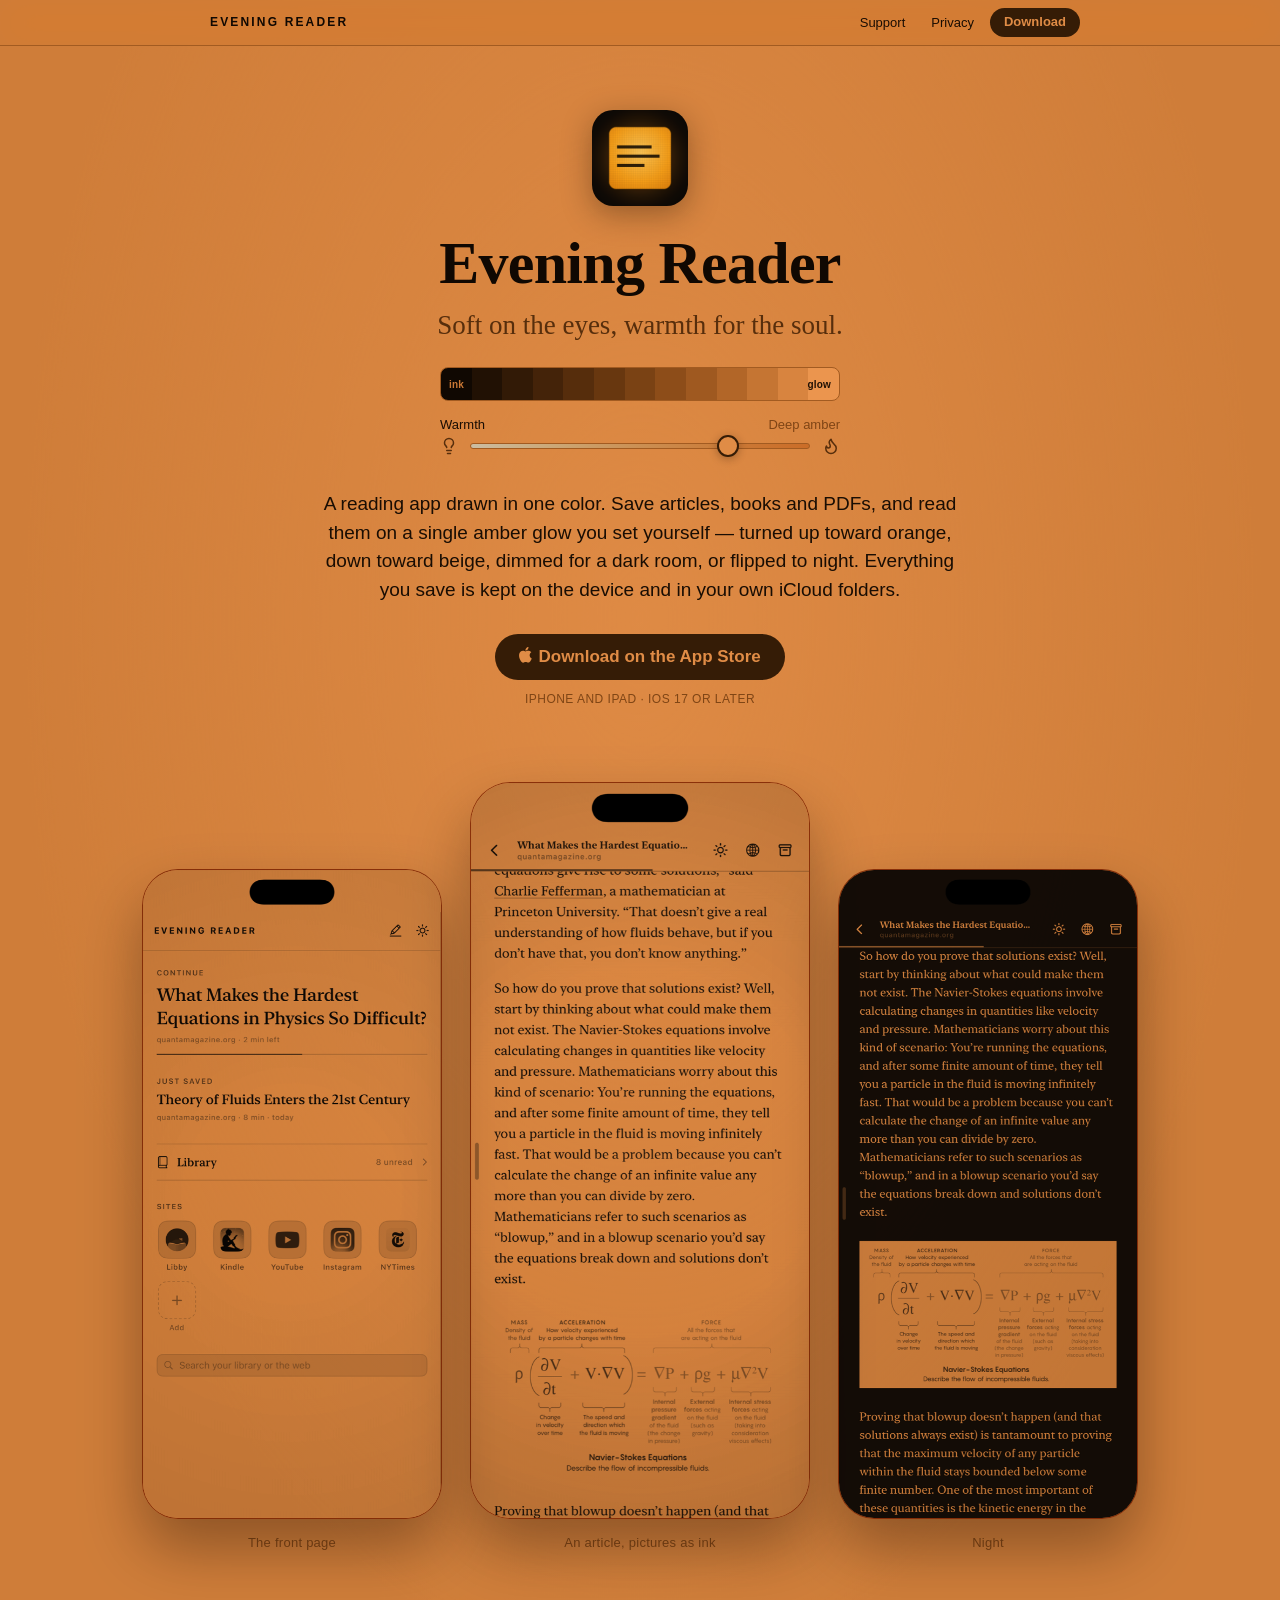
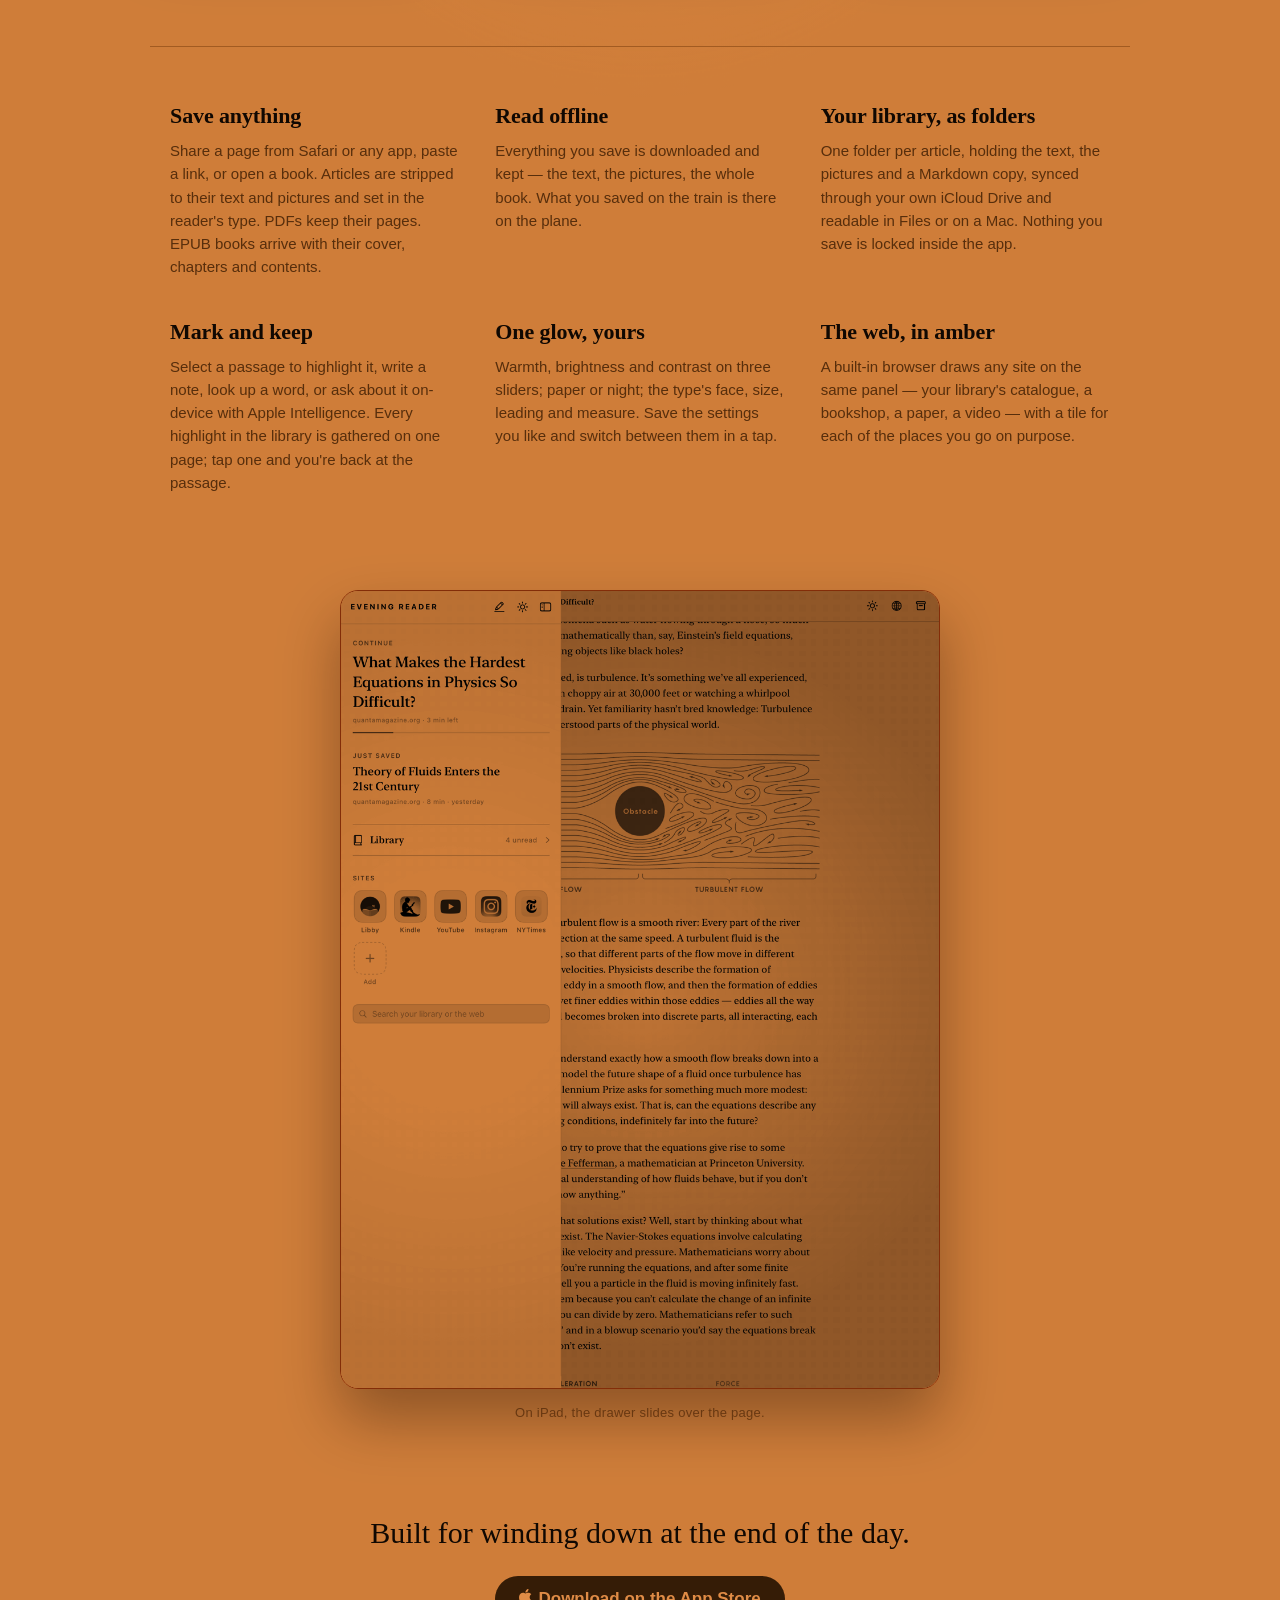
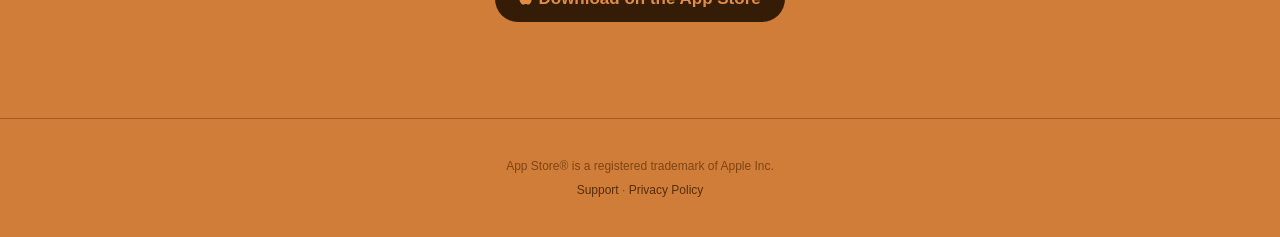
==== docs/index.html @ 6cd767c6 "Site: the App Store apple sits on the baseline Cropped to its own outline and set inline like a lett" ====
<!DOCTYPE html>
<html lang="en">
<head>
    <meta charset="UTF-8">
    <meta name="viewport" content="width=device-width, initial-scale=1.0">
    <title>Evening Reader — Read later, on an amber panel</title>
    <meta name="description" content="Save articles, books and PDFs, then read them on a single warm glow you set yourself. Offline, in your own iCloud folders, for the last hour of the day.">
    <meta property="og:title" content="Evening Reader">
    <meta property="og:description" content="Soft on the eyes, warmth for the soul.">
    <meta property="og:image" content="https://eveningreader.jonbobrow.com/assets/icon.png">
    <meta property="og:url" content="https://eveningreader.jonbobrow.com">
    <meta property="og:type" content="website">
    <meta name="theme-color" content="#b96d2e">
    <link rel="icon" href="assets/icon.png">
    <link rel="apple-touch-icon" href="assets/icon.png">
    <link rel="stylesheet" href="assets/site.css">
    <script src="assets/glow.js"></script>
</head>
<body>
    <nav>
        <div class="navbar">
            <a href="index.html" class="brand">Evening Reader</a>
            <a href="support.html">Support</a>
            <a href="privacy.html">Privacy</a>
            <a class="download" href="https://apps.apple.com/app/id0000000000">Download</a>
        </div>
    </nav>

    <header class="hero">
        <img class="icon" src="assets/icon.png" alt="" width="96" height="96">
        <h1>Evening Reader</h1>
        <p class="tagline">Soft on the eyes, warmth for the soul.</p>

        <div class="glow" role="group" aria-label="The glow">
            <div class="ramp" aria-hidden="true"><span class="end ink">ink</span><span class="end glow-end">glow</span></div>
            <div class="row">
                <label class="name" for="warmth">Warmth</label>
                <span class="value" id="warmth-name">Deep amber</span>
            </div>
            <div class="row">
                <svg class="symbol" viewBox="0 0 24 24" fill="none" stroke="currentColor" stroke-width="2" stroke-linecap="round" stroke-linejoin="round" aria-hidden="true"><path d="M15 14c.2-1 .7-1.7 1.5-2.5 1-.9 1.5-2.2 1.5-3.5A6 6 0 0 0 6 8c0 1 .2 2.2 1.5 3.5.7.7 1.3 1.5 1.5 2.5"/><path d="M9 18h6"/><path d="M10 22h4"/></svg>
                <input type="range" id="warmth" min="0" max="100" value="87" aria-describedby="warmth-name">
                <svg class="symbol" viewBox="0 0 24 24" fill="none" stroke="currentColor" stroke-width="2" stroke-linecap="round" stroke-linejoin="round" aria-hidden="true"><path d="M8.5 14.5A2.5 2.5 0 0 0 11 12c0-1.38-.5-2-1-3-1.072-2.143-.224-4.054 2-6 .5 2.5 2 4.9 4 6.5 2 1.6 3 3.5 3 5.5a7 7 0 1 1-14 0c0-1.153.433-2.294 1-3a2.5 2.5 0 0 0 2.5 2.5z"/></svg>
            </div>
        </div>
        <p class="description">
            A reading app drawn in one color. Save articles, books and PDFs, and read them
            on a single amber glow you set yourself — turned up toward orange, down toward
            beige, dimmed for a dark room, or flipped to night. Everything you save is kept
            on the device and in your own iCloud folders.
        </p>
        <p class="cta">
            <a class="download large" href="https://apps.apple.com/app/id0000000000"><svg width="13" height="16" viewBox="3.86 2 16.22 20" fill="currentColor" aria-hidden="true"><path d="M18.71 19.5c-.83 1.24-1.71 2.45-3.05 2.47-1.34.03-1.77-.79-3.29-.79-1.53 0-2 .77-3.27.82-1.31.05-2.3-1.32-3.14-2.53C4.25 17 2.94 12.45 4.7 9.39c.87-1.52 2.43-2.48 4.12-2.51 1.28-.02 2.5.87 3.29.87.78 0 2.26-1.07 3.8-.91.65.03 2.47.26 3.64 1.98-.09.06-2.17 1.28-2.15 3.81.03 3.02 2.65 4.03 2.68 4.04-.03.07-.42 1.44-1.38 2.83M13 3.5c.73-.83 1.94-1.46 2.94-1.5.13 1.17-.34 2.35-1.04 3.19-.69.85-1.83 1.51-2.95 1.42-.15-1.15.41-2.35 1.05-3.11z"/></svg>Download on the App Store</a>
            <span class="fine">iPhone and iPad · iOS 17 or later</span>
        </p>
    </header>

    <section class="phones" aria-label="Evening Reader on iPhone">
        <figure>
            <img src="assets/iphone-01-front-page.png" alt="The front page: what you were reading, what just arrived, the library, and your sites" loading="lazy">
            <figcaption>The front page</figcaption>
        </figure>
        <figure class="lead">
            <img src="assets/iphone-03b-reader-figure.png" alt="An article in the reader, with a diagram rendered as ink on the page" loading="lazy">
            <figcaption>An article, pictures as ink</figcaption>
        </figure>
        <figure>
            <img src="assets/iphone-09-night.png" alt="The same reader at night: amber ink on near-black" loading="lazy">
            <figcaption>Night</figcaption>
        </figure>
    </section>

    <section class="features">
        <div class="feature">
            <h2>Save anything</h2>
            <p>Share a page from Safari or any app, paste a link, or open a book. Articles are stripped to their text and pictures and set in the reader's type. PDFs keep their pages. EPUB books arrive with their cover, chapters and contents.</p>
        </div>
        <div class="feature">
            <h2>Read offline</h2>
            <p>Everything you save is downloaded and kept — the text, the pictures, the whole book. What you saved on the train is there on the plane.</p>
        </div>
        <div class="feature">
            <h2>Your library, as folders</h2>
            <p>One folder per article, holding the text, the pictures and a Markdown copy, synced through your own iCloud Drive and readable in Files or on a Mac. Nothing you save is locked inside the app.</p>
        </div>
        <div class="feature">
            <h2>Mark and keep</h2>
            <p>Select a passage to highlight it, write a note, look up a word, or ask about it on-device with Apple Intelligence. Every highlight in the library is gathered on one page; tap one and you're back at the passage.</p>
        </div>
        <div class="feature">
            <h2>One glow, yours</h2>
            <p>Warmth, brightness and contrast on three sliders; paper or night; the type's face, size, leading and measure. Save the settings you like and switch between them in a tap.</p>
        </div>
        <div class="feature">
            <h2>The web, in amber</h2>
            <p>A built-in browser draws any site on the same panel — your library's catalogue, a bookshop, a paper, a video — with a tile for each of the places you go on purpose.</p>
        </div>
    </section>

    <section class="wide" aria-label="Evening Reader on iPad">
        <figure>
            <img src="assets/ipad-reader.png" alt="On iPad, the front page as a drawer over an open article" loading="lazy">
            <figcaption>On iPad, the drawer slides over the page.</figcaption>
        </figure>
    </section>

    <section class="closing">
        <p class="line">Built for winding down at the end of the day.</p>
        <p class="cta">
            <a class="download large" href="https://apps.apple.com/app/id0000000000"><svg width="13" height="16" viewBox="3.86 2 16.22 20" fill="currentColor" aria-hidden="true"><path d="M18.71 19.5c-.83 1.24-1.71 2.45-3.05 2.47-1.34.03-1.77-.79-3.29-.79-1.53 0-2 .77-3.27.82-1.31.05-2.3-1.32-3.14-2.53C4.25 17 2.94 12.45 4.7 9.39c.87-1.52 2.43-2.48 4.12-2.51 1.28-.02 2.5.87 3.29.87.78 0 2.26-1.07 3.8-.91.65.03 2.47.26 3.64 1.98-.09.06-2.17 1.28-2.15 3.81.03 3.02 2.65 4.03 2.68 4.04-.03.07-.42 1.44-1.38 2.83M13 3.5c.73-.83 1.94-1.46 2.94-1.5.13 1.17-.34 2.35-1.04 3.19-.69.85-1.83 1.51-2.95 1.42-.15-1.15.41-2.35 1.05-3.11z"/></svg>Download on the App Store</a>
        </p>
    </section>

    <footer>
        <p>App Store® is a registered trademark of Apple Inc.</p>
        <p class="links"><a href="support.html">Support</a> · <a href="privacy.html">Privacy Policy</a></p>
    </footer>
</body>
</html>
---- docs/assets/site.css ----
/* Evening Reader — the site is drawn from the app's own ramp: the default warmth and
   contrast at full brightness (warmth 0.87, glow 1.0, contrast 0.30) mapped through
   AmberPalette, with the warmth bowed toward amber as glow.js does. */

:root {
    --page: #cf7733;
    --page-dim: #bd6a28;
    --page-raised: #e0863f;
    --bloom: #eb8f47;
    --ink: #190c02;
    --ink-strong: #100801;
    --ink-muted: #572b08;
    --ink-faint: #7f4110;
    --rule: #a2571b;
    --fill: #b46323;
    --fill-active: #351a04;
    --page-rgb: 207, 119, 51;
    --bloom-rgb: 235, 143, 71;
    --ink-rgb: 25, 12, 2;
    --ramp: linear-gradient(90deg, #100801, #572b08, #7f4110, #a2571b, #b46323, #cf7733, #e0863f, #eb8f47);
    --warmth-track: linear-gradient(90deg, #cbbda3, #cb7430);
    --ramp-ink-label: #c9722e;
    --ramp-glow-label: #201003;
    --serif: ui-serif, "New York", "Iowan Old Style", Georgia, "Times New Roman", serif;
    --sans: -apple-system, BlinkMacSystemFont, "SF Pro Text", "Helvetica Neue", Helvetica, Arial, sans-serif;
}

* { margin: 0; padding: 0; box-sizing: border-box; }

html { background: var(--page); }

body {
    font-family: var(--sans);
    color: var(--ink);
    background:
        radial-gradient(ellipse 70% 45% at 50% 18%, rgba(var(--bloom-rgb), 0.55), rgba(var(--bloom-rgb), 0) 70%),
        var(--page);
    overflow-x: hidden;
    -webkit-font-smoothing: antialiased;
}

a { color: inherit; }

/* Nav */

nav {
    position: fixed;
    top: 0; left: 0; right: 0;
    height: 46px;
    display: flex;
    align-items: center;
    justify-content: center;
    padding: 0 22px;
    background: rgba(var(--page-rgb), 0.82);
    -webkit-backdrop-filter: saturate(140%) blur(18px);
    backdrop-filter: saturate(140%) blur(18px);
    border-bottom: 1px solid var(--rule);
    z-index: 100;
}

.navbar {
    width: 100%;
    max-width: 880px;
    display: flex;
    align-items: center;
    gap: 6px;
}

.navbar a {
    text-decoration: none;
    font-size: 13px;
    padding: 6px 10px;
    border-radius: 999px;
    color: var(--ink);
    transition: background 0.2s;
}

.navbar a:hover { background: rgba(var(--ink-rgb), 0.08); }

.navbar .brand {
    font-family: var(--sans);
    font-weight: 700;
    font-size: 12px;
    letter-spacing: 0.18em;
    text-transform: uppercase;
    margin-right: auto;
    color: var(--ink-strong);
    white-space: nowrap;
}

a.download {
    background: var(--fill-active);
    color: var(--page-raised);
    font-weight: 600;
    padding: 7px 14px;
    border-radius: 999px;
    text-decoration: none;
    line-height: 1.1;
    white-space: nowrap;
}

a.download:hover { background: var(--ink); }

a.download.large {
    display: inline-block;
    font-size: 17px;
    padding: 13px 24px;
}

/* The apple is cropped to its own outline and set on the baseline like a letter:
   a little taller than the capitals, its leaf above them, a space's width from the D. */
a.download.large svg {
    width: 0.75em;
    height: 0.92em;
    vertical-align: -0.02em;
    margin-right: 0.38em;
}

/* Hero */

.hero {
    text-align: center;
    padding: 110px 20px 36px;
    max-width: 820px;
    margin: 0 auto;
}

.hero .icon {
    width: 96px;
    height: 96px;
    border-radius: 22%;
    box-shadow: 0 8px 30px rgba(var(--ink-rgb), 0.35);
    margin-bottom: 22px;
}

h1 {
    font-family: var(--serif);
    font-size: 60px;
    font-weight: 600;
    line-height: 1.05;
    letter-spacing: -0.012em;
    color: var(--ink-strong);
    margin-bottom: 14px;
}

.tagline {
    font-family: var(--serif);
    font-size: 27px;
    line-height: 1.2;
    color: var(--ink-muted);
    margin-bottom: 8px;
}

.description {
    font-size: 19px;
    line-height: 1.5;
    max-width: 640px;
    margin: 0 auto 30px;
    color: var(--ink);
}

.cta { display: flex; flex-direction: column; align-items: center; gap: 12px; }
.cta .fine { font-size: 12px; letter-spacing: 0.04em; color: var(--ink-faint); text-transform: uppercase; }

/* The glow: the ramp, and the one slider that moves it. Drawn like the app's panel:
   thirteen steps of the ramp, ink at one end and glow at the other; the warmth track
   is the page itself across the range, from a bulb to a flame. */

.glow {
    max-width: 400px;
    margin: 26px auto 30px;
    text-align: left;
}

.glow .ramp {
    position: relative;
    height: 34px;
    border-radius: 8px;
    background: var(--ramp);
    border: 1px solid var(--rule);
    margin-bottom: 16px;
}

.glow .ramp .end {
    position: absolute;
    top: 50%;
    transform: translateY(-50%);
    font-size: 10px;
    font-weight: 600;
    letter-spacing: 0.02em;
}
.glow .ramp .ink { left: 8px; color: var(--ramp-ink-label); }
.glow .ramp .glow-end { right: 8px; color: var(--ramp-glow-label); }

.glow .row {
    display: flex;
    align-items: center;
    gap: 12px;
    font-size: 13px;
}

.glow .row .name { color: var(--ink); font-weight: 500; }
.glow .row .value { color: var(--ink-faint); margin-left: auto; font-variant-numeric: tabular-nums; }
.glow .symbol { width: 18px; height: 18px; color: var(--ink-muted); flex: none; }

.glow input[type="range"] {
    -webkit-appearance: none;
    appearance: none;
    flex: 1;
    height: 28px;
    background: transparent;
    margin: 0;
    cursor: pointer;
}
.glow input[type="range"]:focus { outline: none; }
.glow input[type="range"]::-webkit-slider-runnable-track {
    height: 6px;
    border-radius: 3px;
    background: var(--warmth-track);
    border: 1px solid var(--rule);
}
.glow input[type="range"]::-moz-range-track {
    height: 6px;
    border-radius: 3px;
    background: var(--warmth-track);
    border: 1px solid var(--rule);
}
.glow input[type="range"]::-webkit-slider-thumb {
    -webkit-appearance: none;
    appearance: none;
    width: 22px;
    height: 22px;
    margin-top: -9px;
    border-radius: 50%;
    background: var(--page-raised);
    border: 2px solid var(--fill-active);
    box-shadow: 0 2px 8px rgba(var(--ink-rgb), 0.3);
}
.glow input[type="range"]::-moz-range-thumb {
    width: 18px;
    height: 18px;
    border-radius: 50%;
    background: var(--page-raised);
    border: 2px solid var(--fill-active);
    box-shadow: 0 2px 8px rgba(var(--ink-rgb), 0.3);
}

/* Phones */

.phones {
    display: flex;
    justify-content: center;
    align-items: flex-end;
    gap: 28px;
    max-width: 1040px;
    margin: 40px auto 0;
    padding: 0 20px;
}

.phones figure { flex: 1 1 0; max-width: 300px; text-align: center; }
.phones figure.lead { max-width: 340px; }

.phones img,
.closing .book img {
    width: 100%;
    height: auto;
    display: block;
    border-radius: 12%/5.6%;
    border: 1px solid var(--rule);
    box-shadow: 0 30px 60px rgba(var(--ink-rgb), 0.35);
    mix-blend-mode: multiply;
}

figcaption {
    font-size: 13px;
    color: var(--ink-faint);
    margin-top: 16px;
    letter-spacing: 0.02em;
}

/* Features */

.features {
    display: grid;
    grid-template-columns: repeat(3, 1fr);
    gap: 40px 36px;
    max-width: 980px;
    margin: 96px auto 0;
    padding: 56px 20px 0;
    border-top: 1px solid var(--rule);
}

.feature h2 {
    font-family: var(--serif);
    font-size: 22px;
    font-weight: 600;
    letter-spacing: -0.005em;
    color: var(--ink-strong);
    margin-bottom: 10px;
}

.feature p { font-size: 15px; line-height: 1.55; color: var(--ink-muted); }

/* iPad */

.wide { max-width: 640px; margin: 96px auto 0; padding: 0 20px; text-align: center; }

.wide img {
    width: 100%;
    height: auto;
    display: block;
    border-radius: 18px;
    border: 1px solid var(--rule);
    box-shadow: 0 30px 60px rgba(var(--ink-rgb), 0.35);
    mix-blend-mode: multiply;
}

/* Closing */

.closing { text-align: center; padding: 96px 20px 0; }
.closing .book { max-width: 260px; margin: 0 auto 34px; }
.closing .line {
    font-family: var(--serif);
    font-size: 30px;
    color: var(--ink-strong);
    margin-bottom: 26px;
}

/* Text pages */

.content {
    max-width: 680px;
    margin: 0 auto;
    padding: 110px 20px 40px;
    font-size: 17px;
    line-height: 1.6;
}

.content h1 { font-size: 44px; margin-bottom: 22px; }
.content h2 {
    font-family: var(--serif);
    font-size: 24px;
    font-weight: 600;
    margin: 42px 0 14px;
    color: var(--ink-strong);
}
.content p { margin-bottom: 16px; }
.content ul { margin: 0 0 16px 22px; }
.content li { margin-bottom: 8px; }
.content a { color: var(--ink-strong); text-decoration: underline; text-decoration-color: var(--rule); text-underline-offset: 3px; }
.content .contact {
    background: var(--page-dim);
    border: 1px solid var(--rule);
    border-radius: 14px;
    padding: 20px 22px;
    margin: 20px 0 8px;
}
.content .contact p { margin-bottom: 8px; }
.content .contact p:last-child { margin-bottom: 0; }
.content .contact .email { font-family: var(--serif); font-size: 22px; }
.faq-item { margin-bottom: 22px; }
.faq-question { font-weight: 600; color: var(--ink-strong); margin-bottom: 4px; }
.faq-answer { color: var(--ink-muted); }
.content .updated { font-size: 13px; color: var(--ink-faint); }

/* Footer */

footer {
    text-align: center;
    padding: 40px 20px;
    margin-top: 96px;
    border-top: 1px solid var(--rule);
    color: var(--ink-faint);
    font-size: 12px;
}

footer .links { margin-top: 10px; }
footer .links a { color: var(--ink-muted); text-decoration: none; }
footer .links a:hover { text-decoration: underline; }

/* Small screens */

@media (max-width: 760px) {
    h1 { font-size: 42px; }
    .tagline { font-size: 22px; }
    .description { font-size: 17px; }
    .phones { flex-wrap: wrap; gap: 20px; }
    .phones figure { flex: 1 1 42%; max-width: none; }
    .phones figure.lead { flex-basis: 100%; max-width: 320px; margin: 0 auto; order: -1; }
    .features { grid-template-columns: 1fr; gap: 30px; margin-top: 64px; padding-top: 40px; }
    .wide, .closing { margin-top: 64px; }
    .content h1 { font-size: 34px; }
    nav { padding: 0 12px; }
    .navbar { gap: 0; }
    .navbar a { font-size: 12px; }
    .navbar a:not(.brand):not(.download) { padding: 6px 6px; }
    .navbar .brand { font-size: 10px; letter-spacing: 0.1em; }
    .navbar a.download { padding: 6px 11px; margin-left: 4px; }
}
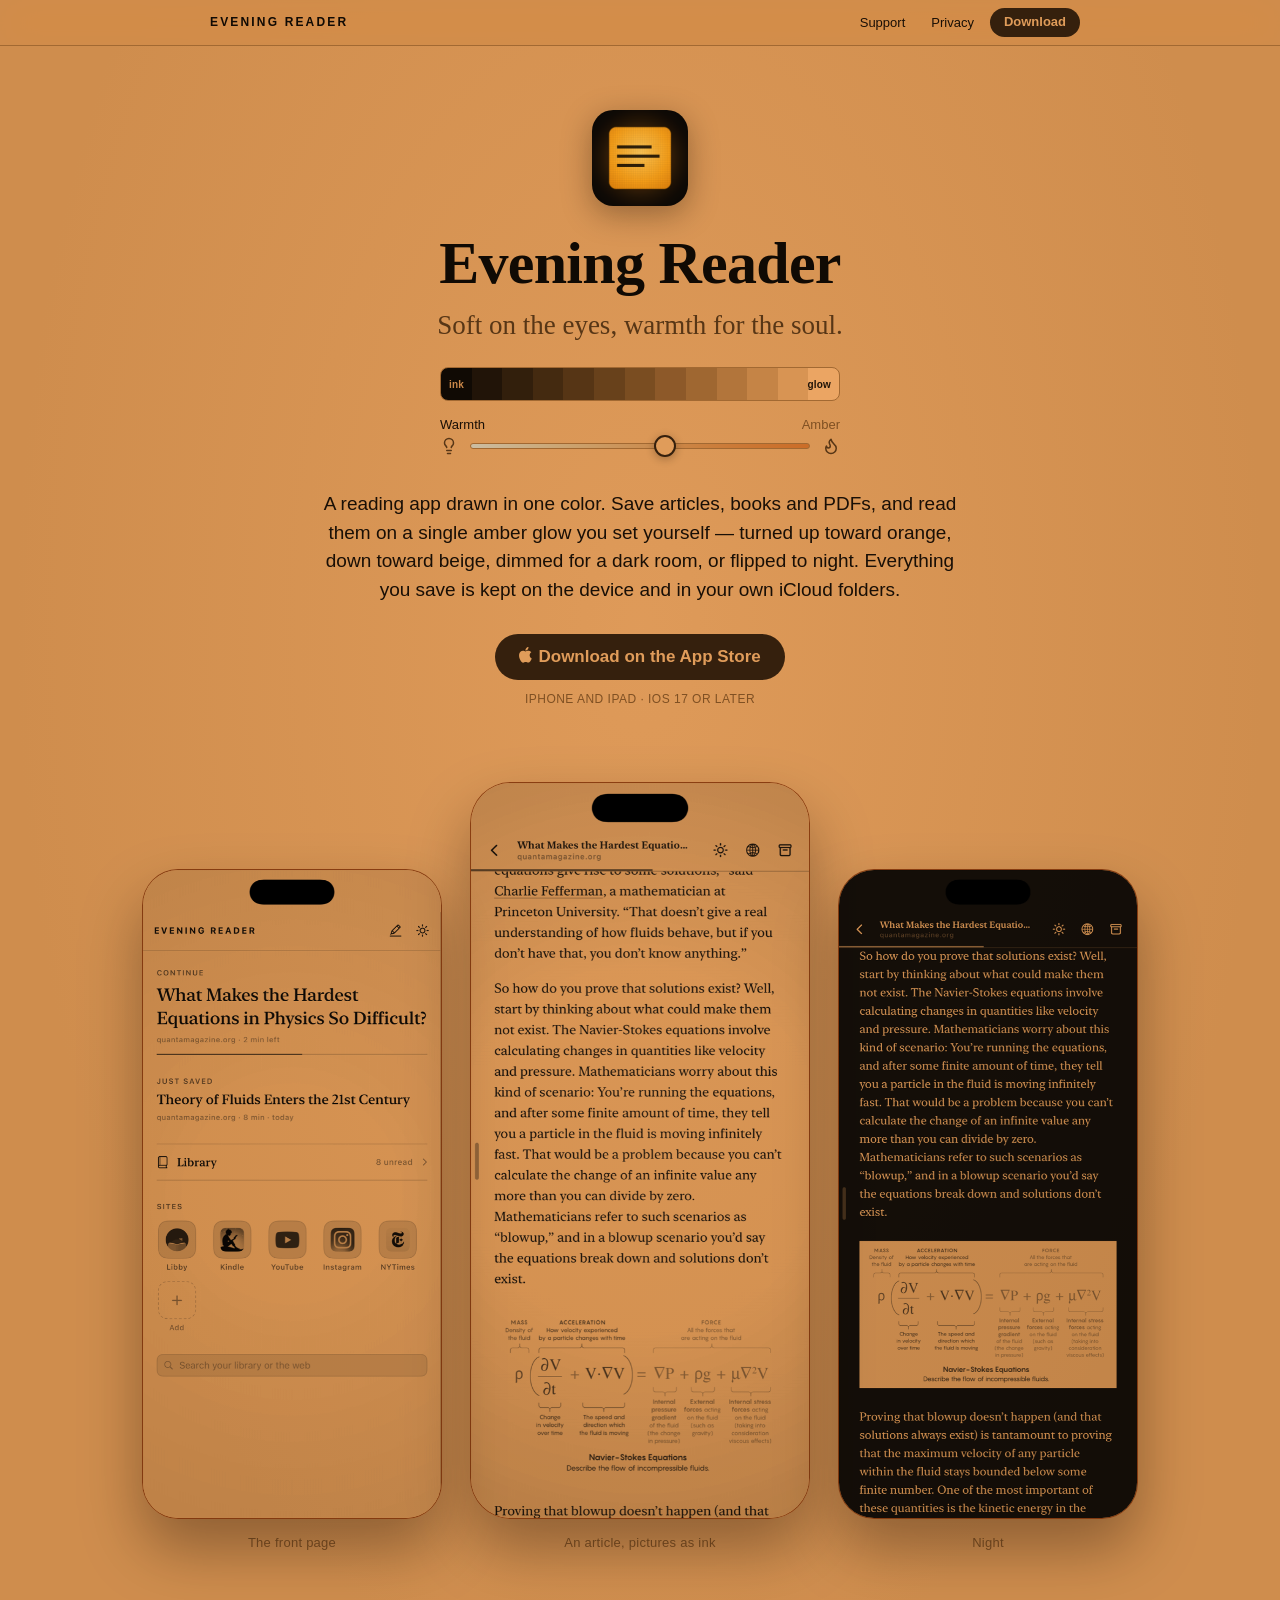
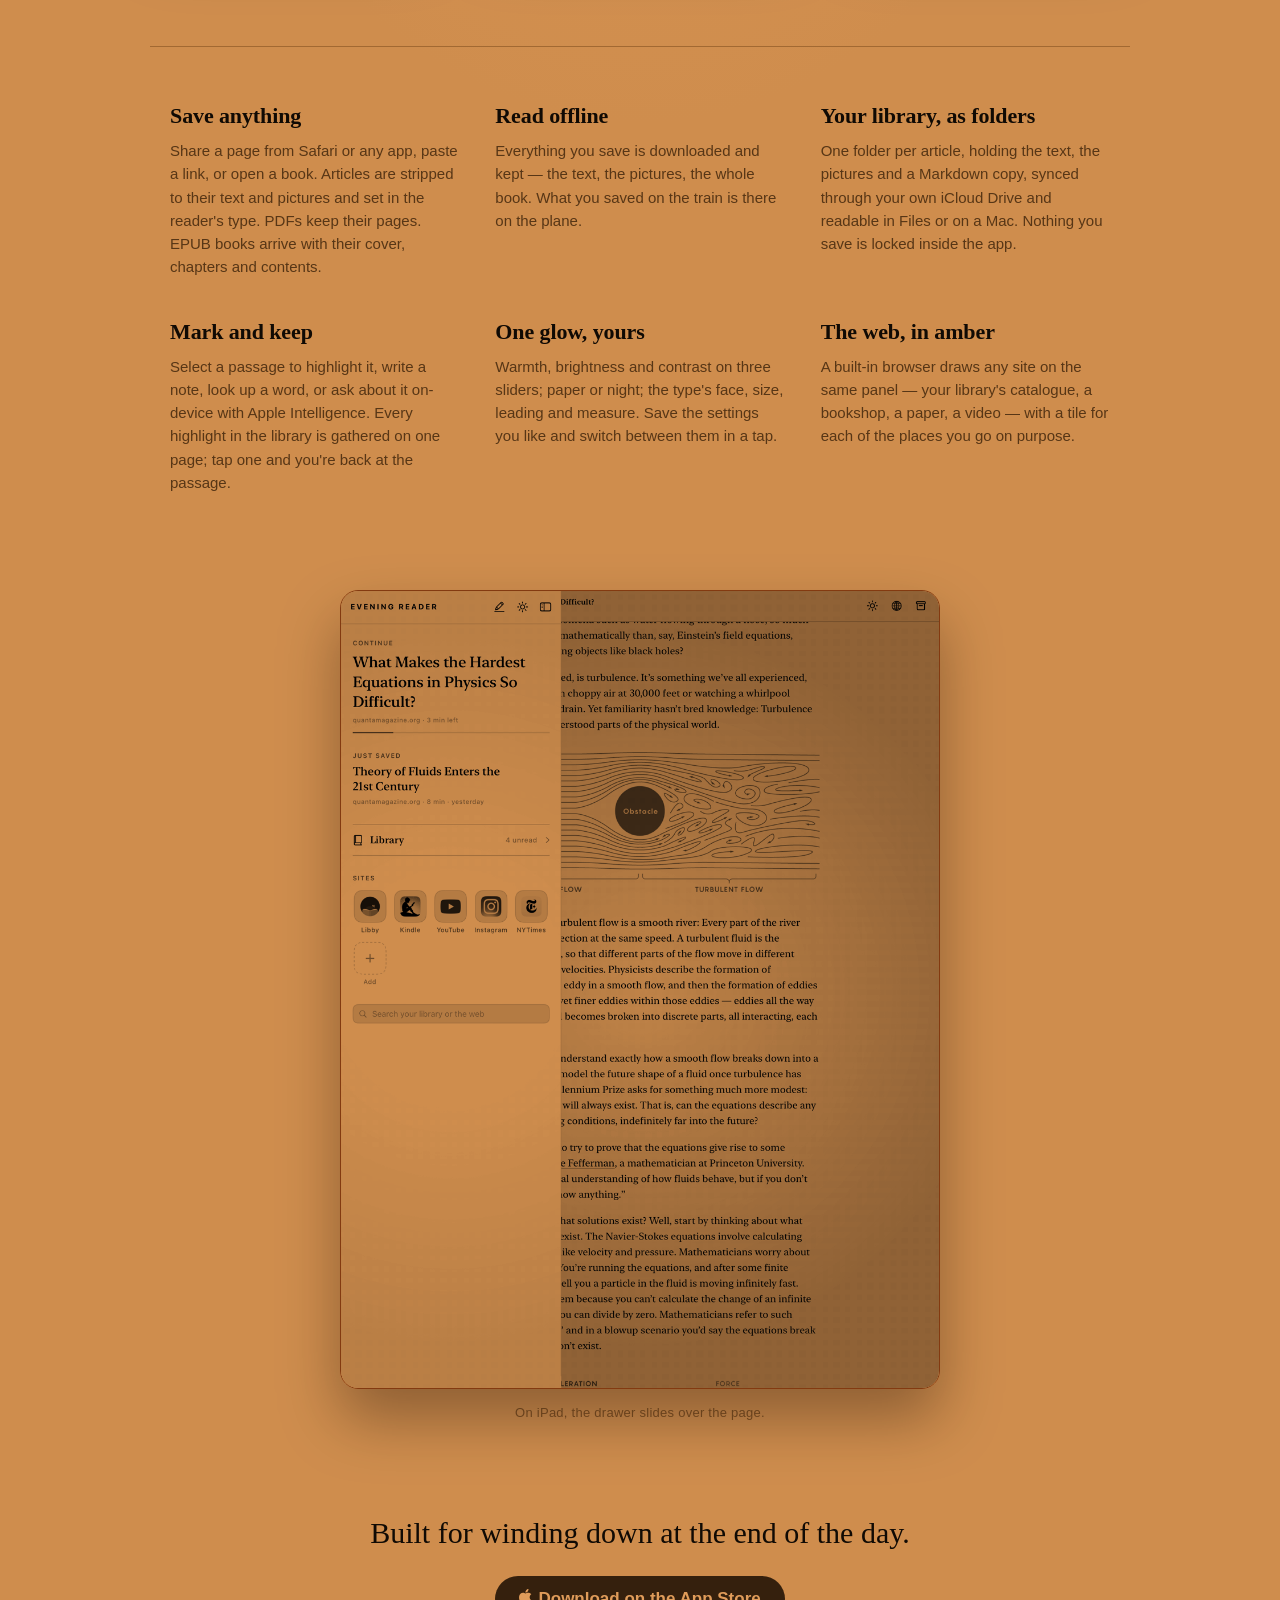
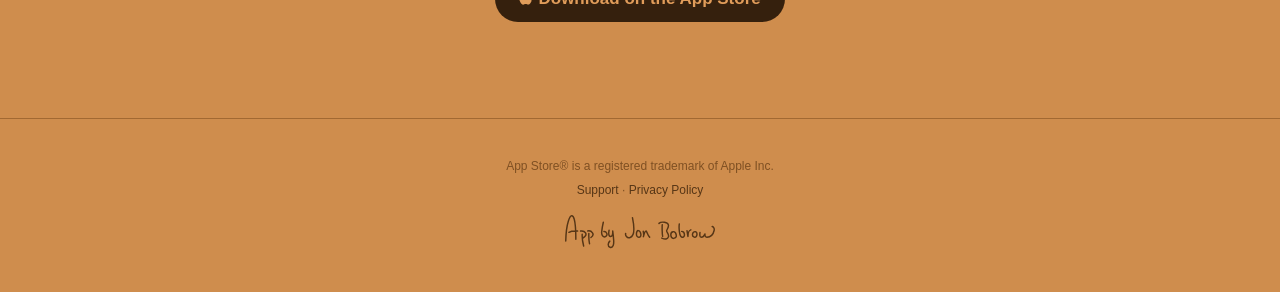
==== commit 01988866: "Website: the App by Jon Bobrow signature in the footer The hand-drawn signature from the app, linkin" ====
--- a/docs/index.html
+++ b/docs/index.html
@@ -114,6 +114,7 @@
     <footer>
         <p>App Store® is a registered trademark of Apple Inc.</p>
         <p class="links"><a href="support.html">Support</a> · <a href="privacy.html">Privacy Policy</a></p>
+        <a class="by-jon" href="https://app.jonbobrow.com" aria-label="App by Jon Bobrow"><svg viewBox="0 0 3087.29 681.93" fill="none" stroke="currentColor" stroke-width="30" stroke-linecap="round" stroke-linejoin="round" aria-hidden="true"><path d="M1610.11,335.11c0,17.82,19.8,77.22,3.96,110.89M15,537.47C23.66,136.35,107.34,18.04,136.2,15.15c28.86-2.89,86.57,31.74,86.57,484.8M80.58,356.55c65.34-37.62,178.21-25.74,178.21-25.74M320.17,330.81c81.18-15.84,176.23,73.26,47.52,142.57M466.7,328.83c81.18-15.84,160.39,71.28,67.32,134.65M353.83,396.15c-5.94,104.95,29.7,241.57,29.7,241.57M490.46,378.33c-5.94,104.95,13.86,211.87,13.86,211.87M788.37,148.98c-11.88,49.5-26.16,130.64-33.66,199.99-7.92,73.26,38.68,123.77,86.2,90.1s12.8-101.98-40.66-98.06M923.02,537.08c-35.64,27.72-53.4,109.67,2.96,126.69,69.81,21.08,80.2-67.28,76.24-138.57s-19.8-194.05-19.8-194.05M982.42,331.15c1.98,75.24-9.9,118.81-51.48,110.89s-31.68-85.14-23.76-128.71M1388.34,55.92c29.7,142.57,55.95,373.41-47.52,407.9-71.28,23.76-100.98-51.48-93.06-83.16M1507.15,321.25c-45.54-3.96-56.51,138.61,9.9,138.61,73.26,0,47.85-133.59-9.9-138.61ZM2225.92,343.03c-72.62,9.68-56.39,142.67,9.9,138.61,97.02-5.94,49.5-146.53-9.9-138.61ZM2686.12,343.13c-64.18-8.02-87.35,95.19-26.56,112.77,66.28,19.16,73.26-106.93,26.56-112.77ZM1614.07,445.99c19.8-85.14,41.58-116.83,55.44-116.83s37.62,108.91,73.26,128.71M1934.85,172.74c47.52-45.54,186.13-25.74,194.05,33.66,7.92,59.4-39.6,97.02-37.62,122.77s56.36,69.3,38.54,120.79-66.26,57.42-137.55,25.74M2002.17,198.48c-5.94,47.52-1.98,209.89,7.92,241.57M2352.65,182.64c-7.92,55.44-9.84,280.18,67.32,277.21,51.48-1.98,57.42-116.83-17.82-122.77M2590.26,305.41c-35.64,13.86-59.4,27.56-59.4,134.65,0,9.9-15.84-93.06-19.8-116.83M2881.33,392.53s-9.9,67.32,39.6,65.34c69.28-2.77,130.89-59.33,148.51-138.61,15.84-71.28-39.6-83.16-39.6-83.16M2778.37,360.85c-7.92,49.5-1.85,92.77,17.82,95.04,51.48,5.94,85.14-63.36,85.14-63.36"/></svg></a>
     </footer>
 </body>
 </html>
--- a/docs/assets/site.css
+++ b/docs/assets/site.css
@@ -378,6 +378,11 @@
 footer .links a { color: var(--ink-muted); text-decoration: none; }
 footer .links a:hover { text-decoration: underline; }
 
+/* "App by Jon Bobrow", the same signature as in the app */
+.by-jon { display: inline-block; margin-top: 18px; color: var(--ink-muted); transition: color 0.15s; }
+.by-jon:hover { color: var(--ink); }
+.by-jon svg { display: block; width: 150px; height: auto; }
+
 /* Small screens */
 
 @media (max-width: 760px) {
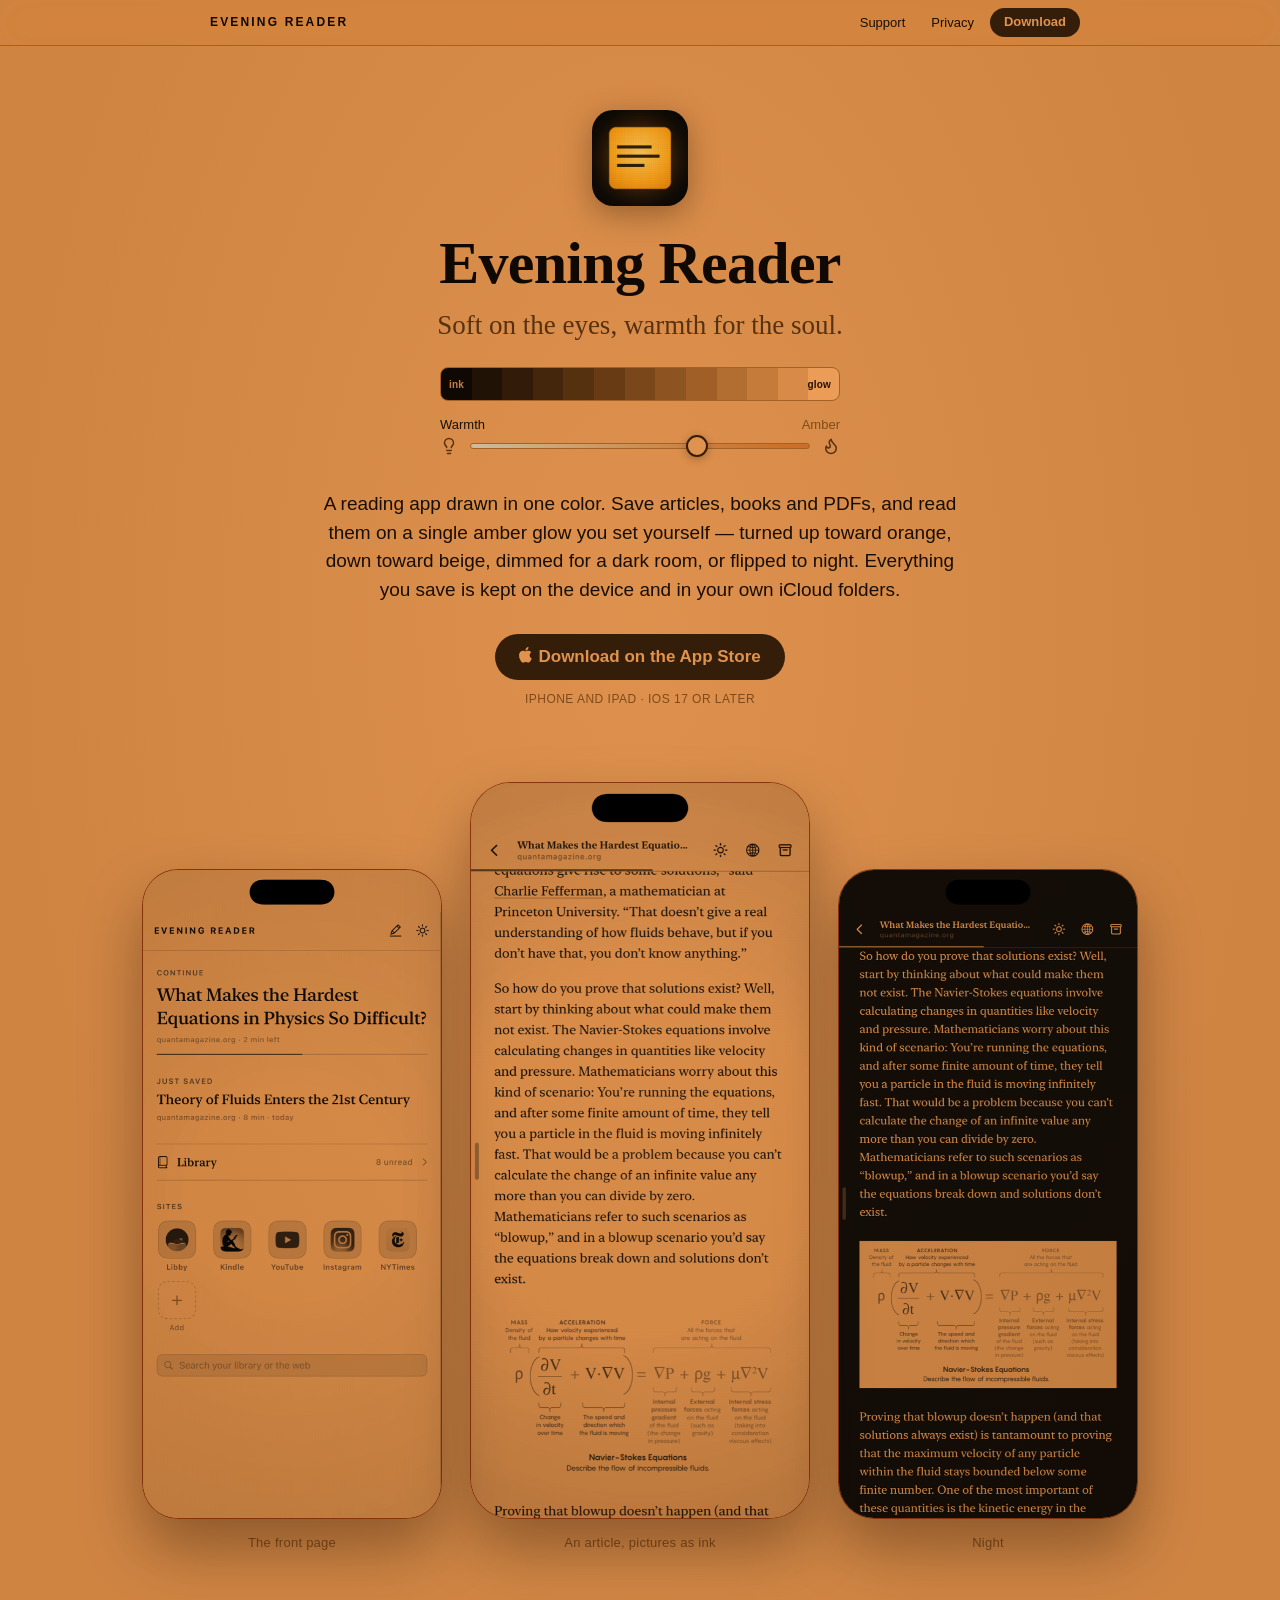
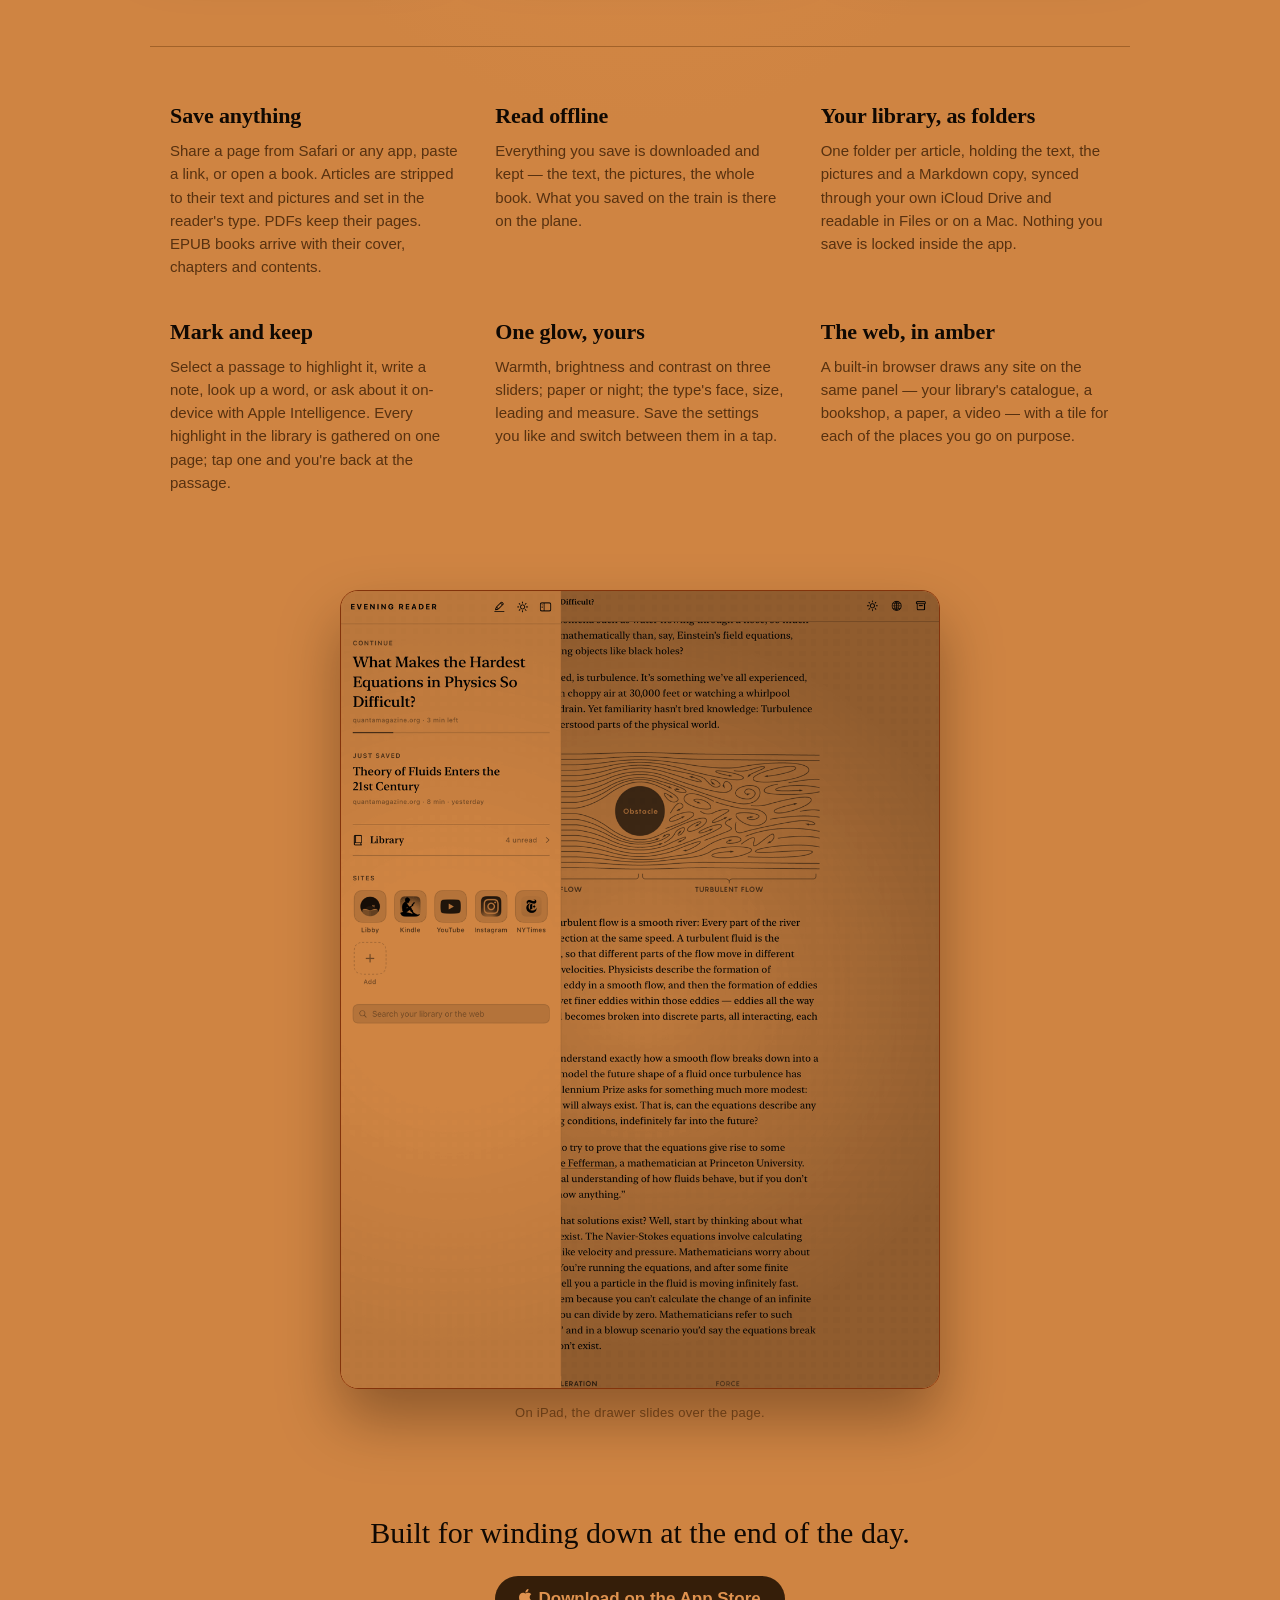
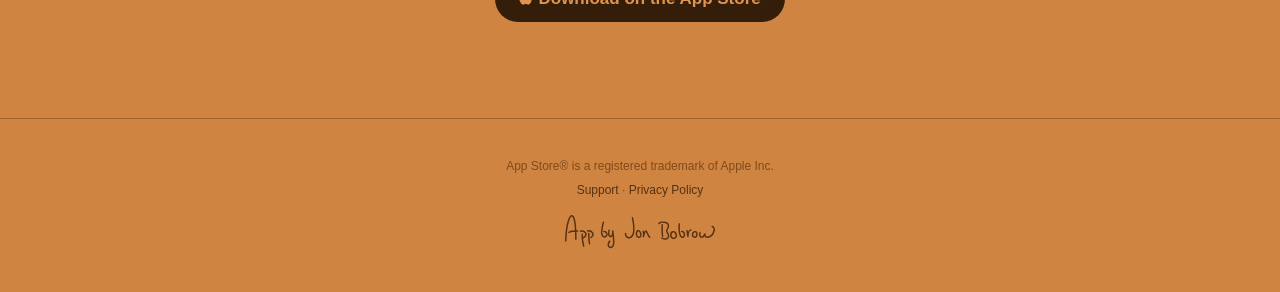
==== commit 2c371ccc: "Website: a link preview image The site shared as just its icon. Now a 1200x630 preview on the amber " ====
--- a/docs/index.html
+++ b/docs/index.html
@@ -7,7 +7,13 @@
     <meta name="description" content="Save articles, books and PDFs, then read them on a single warm glow you set yourself. Offline, in your own iCloud folders, for the last hour of the day.">
     <meta property="og:title" content="Evening Reader">
     <meta property="og:description" content="Soft on the eyes, warmth for the soul.">
-    <meta property="og:image" content="https://eveningreader.jonbobrow.com/assets/icon.png">
+    <!-- Share image, rendered from og/og-image.html -->
+    <meta property="og:image" content="https://eveningreader.jonbobrow.com/assets/og-image.png">
+    <meta property="og:image:width" content="2400">
+    <meta property="og:image:height" content="1260">
+    <meta property="og:image:alt" content="Evening Reader: Soft on the eyes, warmth for the soul. An iPhone reading an article on a warm amber page.">
+    <meta name="twitter:card" content="summary_large_image">
+    <meta name="twitter:image" content="https://eveningreader.jonbobrow.com/assets/og-image.png">
     <meta property="og:url" content="https://eveningreader.jonbobrow.com">
     <meta property="og:type" content="website">
     <meta name="theme-color" content="#b96d2e">
@@ -114,7 +120,7 @@
     <footer>
         <p>App Store® is a registered trademark of Apple Inc.</p>
         <p class="links"><a href="support.html">Support</a> · <a href="privacy.html">Privacy Policy</a></p>
-        <a class="by-jon" href="https://app.jonbobrow.com" aria-label="App by Jon Bobrow"><svg viewBox="0 0 3087.29 681.93" fill="none" stroke="currentColor" stroke-width="30" stroke-linecap="round" stroke-linejoin="round" aria-hidden="true"><path d="M1610.11,335.11c0,17.82,19.8,77.22,3.96,110.89M15,537.47C23.66,136.35,107.34,18.04,136.2,15.15c28.86-2.89,86.57,31.74,86.57,484.8M80.58,356.55c65.34-37.62,178.21-25.74,178.21-25.74M320.17,330.81c81.18-15.84,176.23,73.26,47.52,142.57M466.7,328.83c81.18-15.84,160.39,71.28,67.32,134.65M353.83,396.15c-5.94,104.95,29.7,241.57,29.7,241.57M490.46,378.33c-5.94,104.95,13.86,211.87,13.86,211.87M788.37,148.98c-11.88,49.5-26.16,130.64-33.66,199.99-7.92,73.26,38.68,123.77,86.2,90.1s12.8-101.98-40.66-98.06M923.02,537.08c-35.64,27.72-53.4,109.67,2.96,126.69,69.81,21.08,80.2-67.28,76.24-138.57s-19.8-194.05-19.8-194.05M982.42,331.15c1.98,75.24-9.9,118.81-51.48,110.89s-31.68-85.14-23.76-128.71M1388.34,55.92c29.7,142.57,55.95,373.41-47.52,407.9-71.28,23.76-100.98-51.48-93.06-83.16M1507.15,321.25c-45.54-3.96-56.51,138.61,9.9,138.61,73.26,0,47.85-133.59-9.9-138.61ZM2225.92,343.03c-72.62,9.68-56.39,142.67,9.9,138.61,97.02-5.94,49.5-146.53-9.9-138.61ZM2686.12,343.13c-64.18-8.02-87.35,95.19-26.56,112.77,66.28,19.16,73.26-106.93,26.56-112.77ZM1614.07,445.99c19.8-85.14,41.58-116.83,55.44-116.83s37.62,108.91,73.26,128.71M1934.85,172.74c47.52-45.54,186.13-25.74,194.05,33.66,7.92,59.4-39.6,97.02-37.62,122.77s56.36,69.3,38.54,120.79-66.26,57.42-137.55,25.74M2002.17,198.48c-5.94,47.52-1.98,209.89,7.92,241.57M2352.65,182.64c-7.92,55.44-9.84,280.18,67.32,277.21,51.48-1.98,57.42-116.83-17.82-122.77M2590.26,305.41c-35.64,13.86-59.4,27.56-59.4,134.65,0,9.9-15.84-93.06-19.8-116.83M2881.33,392.53s-9.9,67.32,39.6,65.34c69.28-2.77,130.89-59.33,148.51-138.61,15.84-71.28-39.6-83.16-39.6-83.16M2778.37,360.85c-7.92,49.5-1.85,92.77,17.82,95.04,51.48,5.94,85.14-63.36,85.14-63.36"/></svg></a>
+        <a class="by-jon" href="https://apps.jonbobrow.com" aria-label="App by Jon Bobrow"><svg viewBox="0 0 3087.29 681.93" fill="none" stroke="currentColor" stroke-width="30" stroke-linecap="round" stroke-linejoin="round" aria-hidden="true"><path d="M1610.11,335.11c0,17.82,19.8,77.22,3.96,110.89M15,537.47C23.66,136.35,107.34,18.04,136.2,15.15c28.86-2.89,86.57,31.74,86.57,484.8M80.58,356.55c65.34-37.62,178.21-25.74,178.21-25.74M320.17,330.81c81.18-15.84,176.23,73.26,47.52,142.57M466.7,328.83c81.18-15.84,160.39,71.28,67.32,134.65M353.83,396.15c-5.94,104.95,29.7,241.57,29.7,241.57M490.46,378.33c-5.94,104.95,13.86,211.87,13.86,211.87M788.37,148.98c-11.88,49.5-26.16,130.64-33.66,199.99-7.92,73.26,38.68,123.77,86.2,90.1s12.8-101.98-40.66-98.06M923.02,537.08c-35.64,27.72-53.4,109.67,2.96,126.69,69.81,21.08,80.2-67.28,76.24-138.57s-19.8-194.05-19.8-194.05M982.42,331.15c1.98,75.24-9.9,118.81-51.48,110.89s-31.68-85.14-23.76-128.71M1388.34,55.92c29.7,142.57,55.95,373.41-47.52,407.9-71.28,23.76-100.98-51.48-93.06-83.16M1507.15,321.25c-45.54-3.96-56.51,138.61,9.9,138.61,73.26,0,47.85-133.59-9.9-138.61ZM2225.92,343.03c-72.62,9.68-56.39,142.67,9.9,138.61,97.02-5.94,49.5-146.53-9.9-138.61ZM2686.12,343.13c-64.18-8.02-87.35,95.19-26.56,112.77,66.28,19.16,73.26-106.93,26.56-112.77ZM1614.07,445.99c19.8-85.14,41.58-116.83,55.44-116.83s37.62,108.91,73.26,128.71M1934.85,172.74c47.52-45.54,186.13-25.74,194.05,33.66,7.92,59.4-39.6,97.02-37.62,122.77s56.36,69.3,38.54,120.79-66.26,57.42-137.55,25.74M2002.17,198.48c-5.94,47.52-1.98,209.89,7.92,241.57M2352.65,182.64c-7.92,55.44-9.84,280.18,67.32,277.21,51.48-1.98,57.42-116.83-17.82-122.77M2590.26,305.41c-35.64,13.86-59.4,27.56-59.4,134.65,0,9.9-15.84-93.06-19.8-116.83M2881.33,392.53s-9.9,67.32,39.6,65.34c69.28-2.77,130.89-59.33,148.51-138.61,15.84-71.28-39.6-83.16-39.6-83.16M2778.37,360.85c-7.92,49.5-1.85,92.77,17.82,95.04,51.48,5.94,85.14-63.36,85.14-63.36"/></svg></a>
     </footer>
 </body>
 </html>
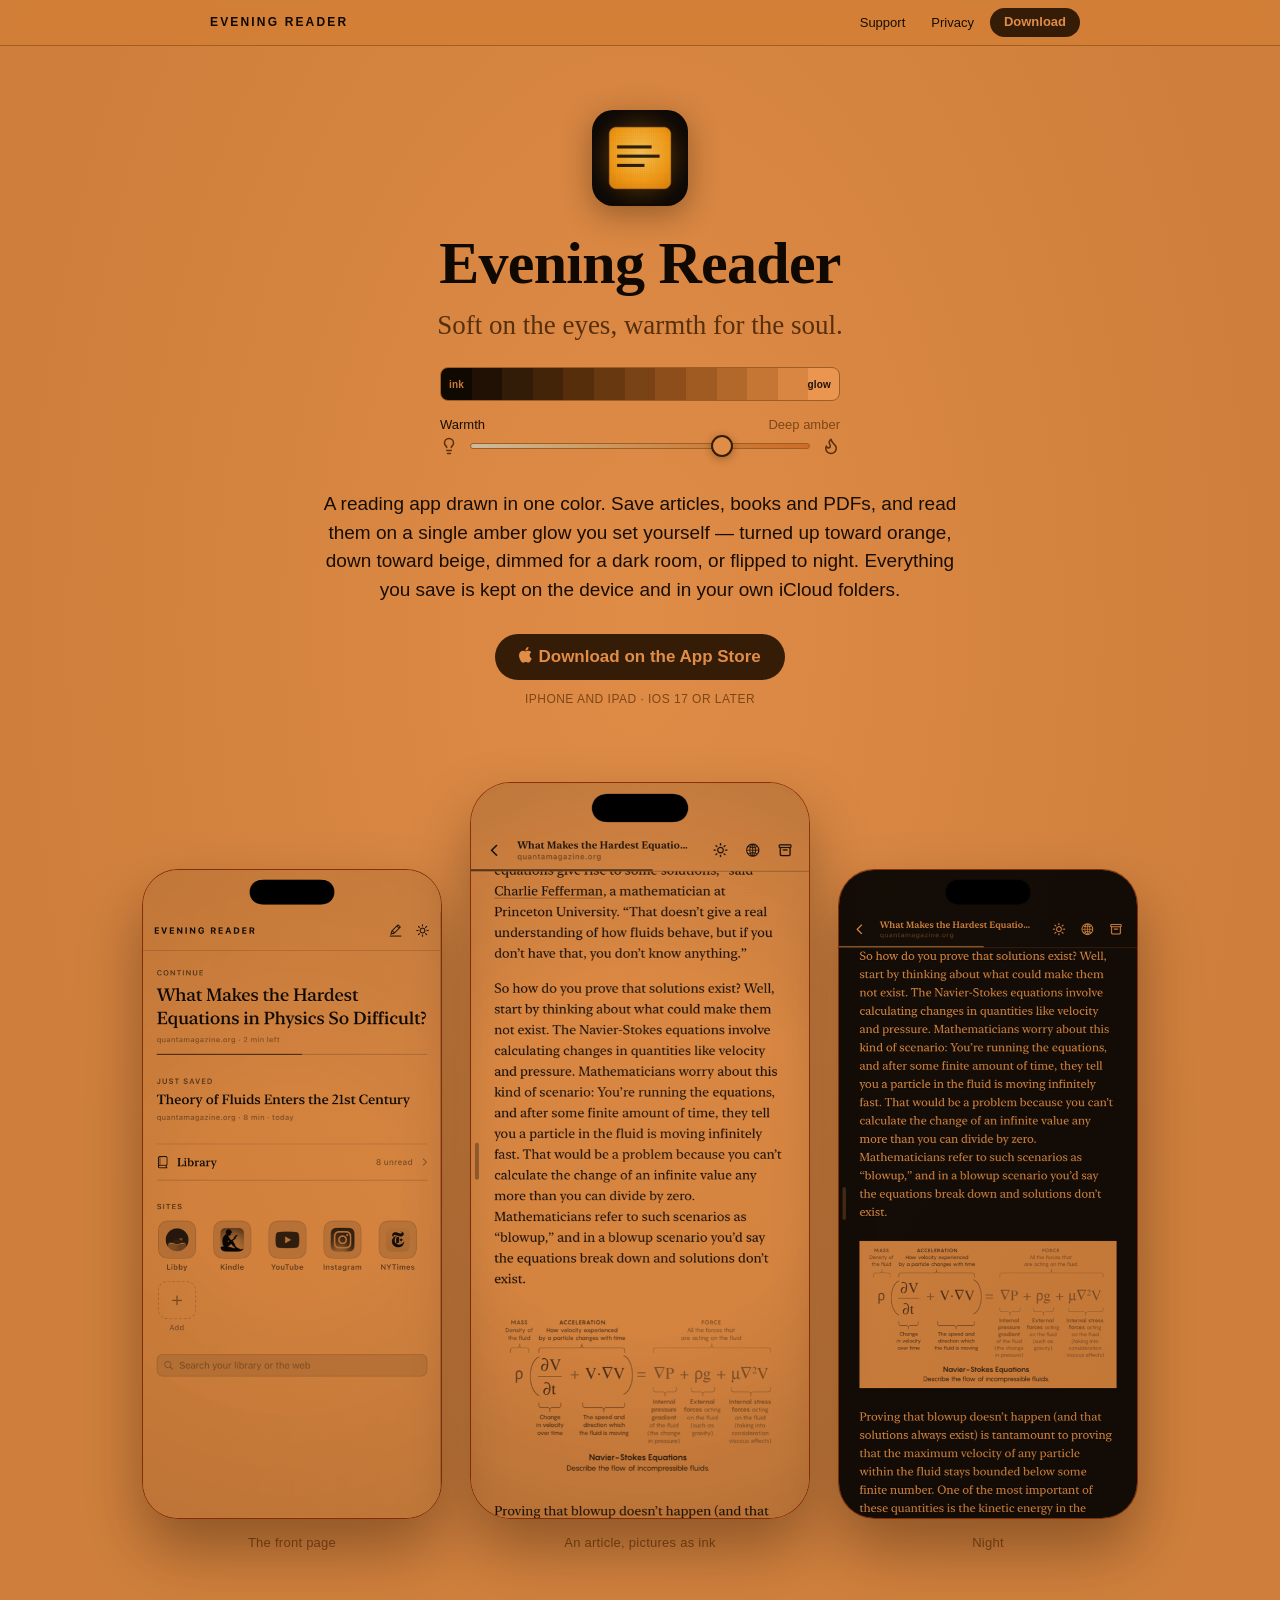
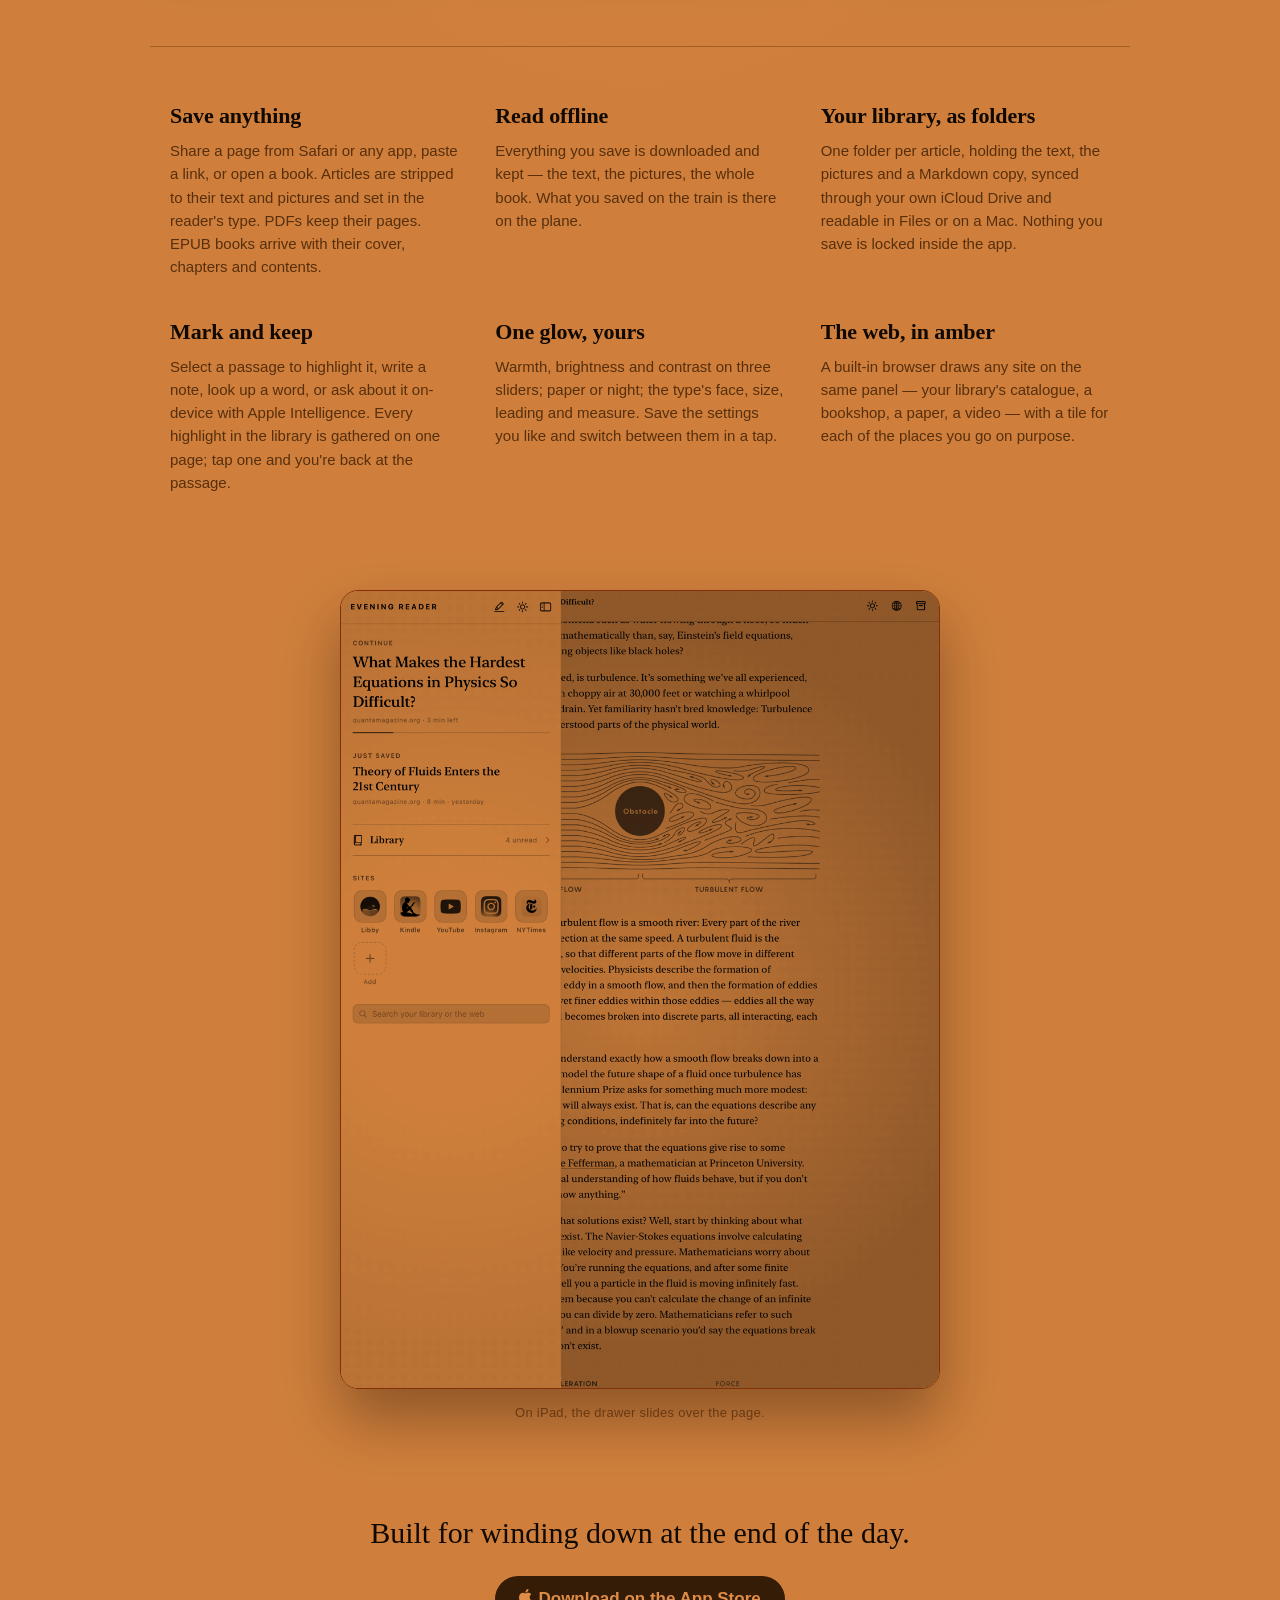
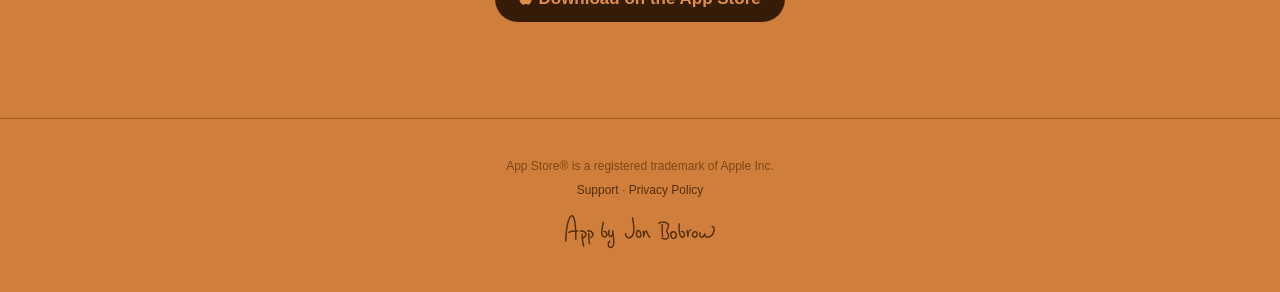
==== commit a9292fbf: "Website: a share video for Messages The share image, with the article scrolling at a reading pace un" ====
--- a/docs/index.html
+++ b/docs/index.html
@@ -12,6 +12,12 @@
     <meta property="og:image:width" content="2400">
     <meta property="og:image:height" content="1260">
     <meta property="og:image:alt" content="Evening Reader: Soft on the eyes, warmth for the soul. An iPhone reading an article on a warm amber page.">
+    <!-- Share video, recorded from og/og-video.html by og/render-video.sh; Messages plays it in place of the image -->
+    <meta property="og:video" content="https://eveningreader.jonbobrow.com/assets/og-video.mp4?v=1">
+    <meta property="og:video:secure_url" content="https://eveningreader.jonbobrow.com/assets/og-video.mp4?v=1">
+    <meta property="og:video:type" content="video/mp4">
+    <meta property="og:video:width" content="1200">
+    <meta property="og:video:height" content="630">
     <meta name="twitter:card" content="summary_large_image">
     <meta name="twitter:image" content="https://eveningreader.jonbobrow.com/assets/og-image.png">
     <meta property="og:url" content="https://eveningreader.jonbobrow.com">
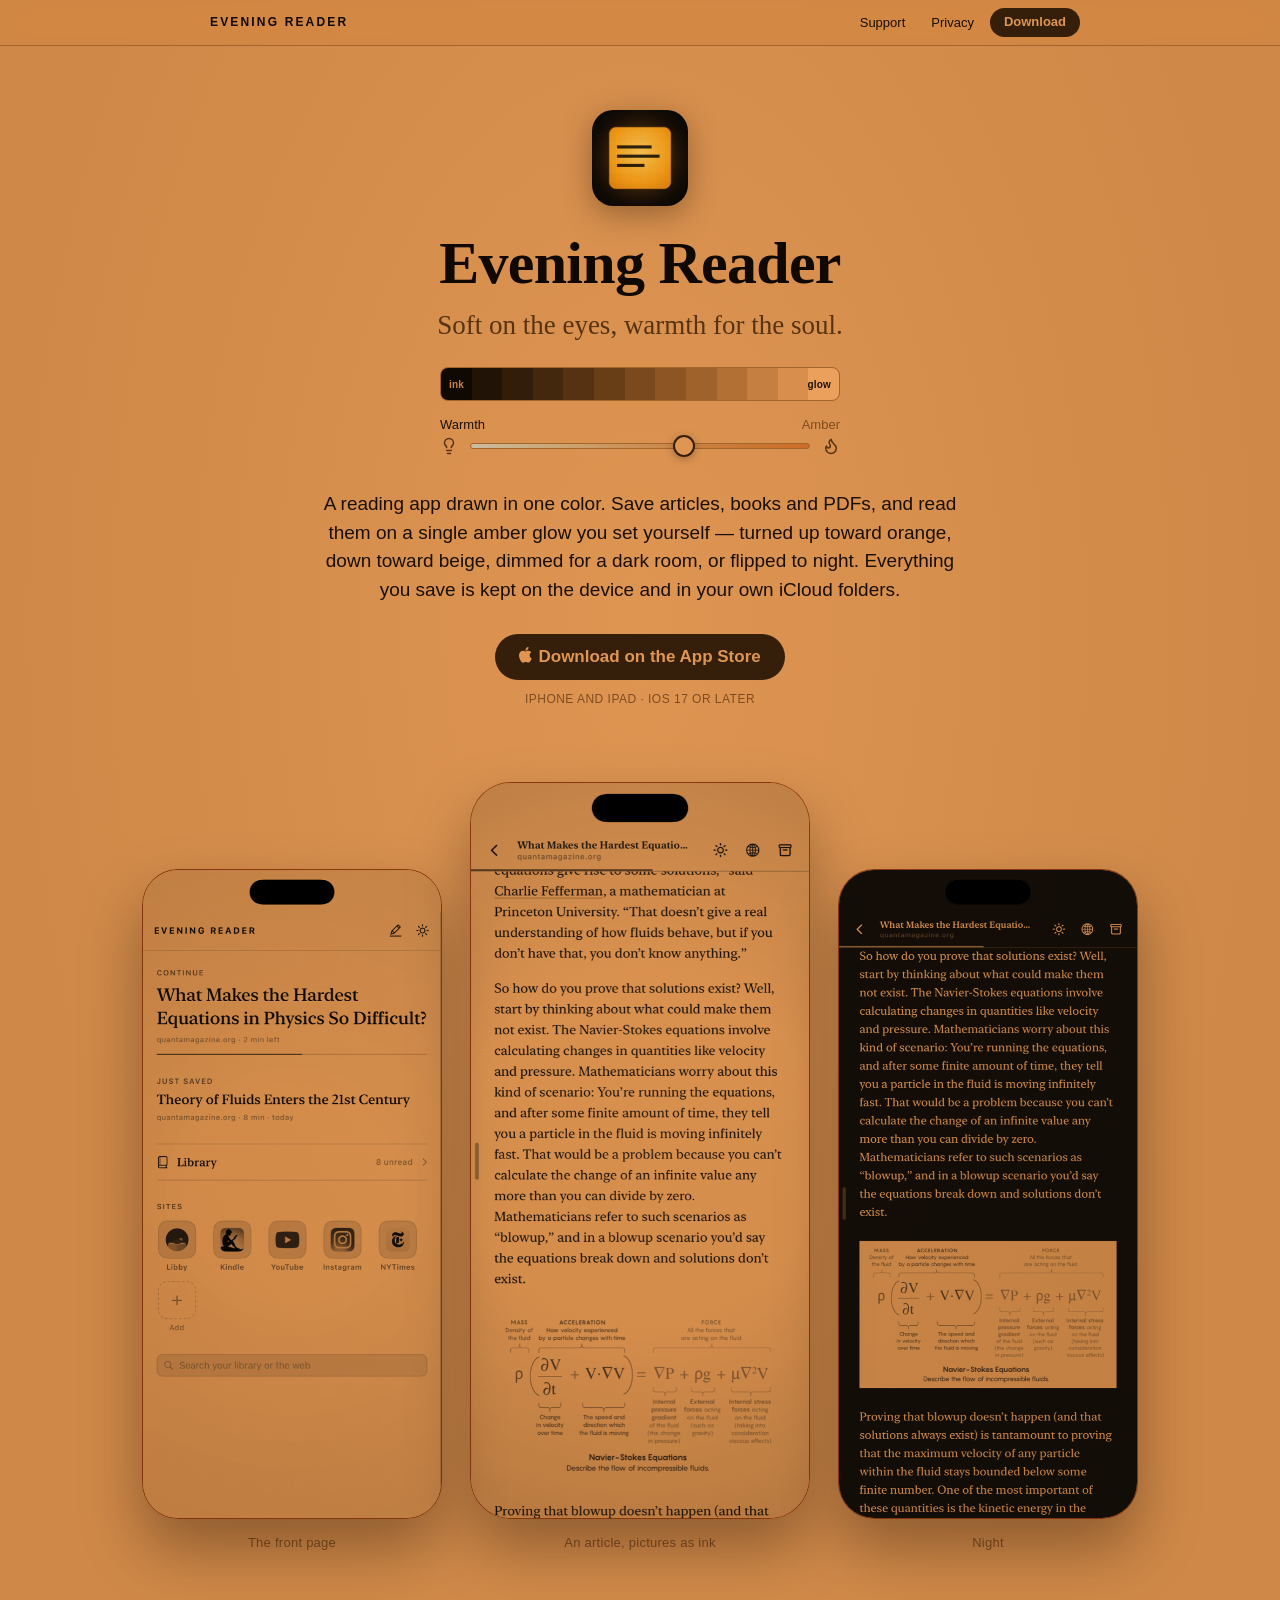
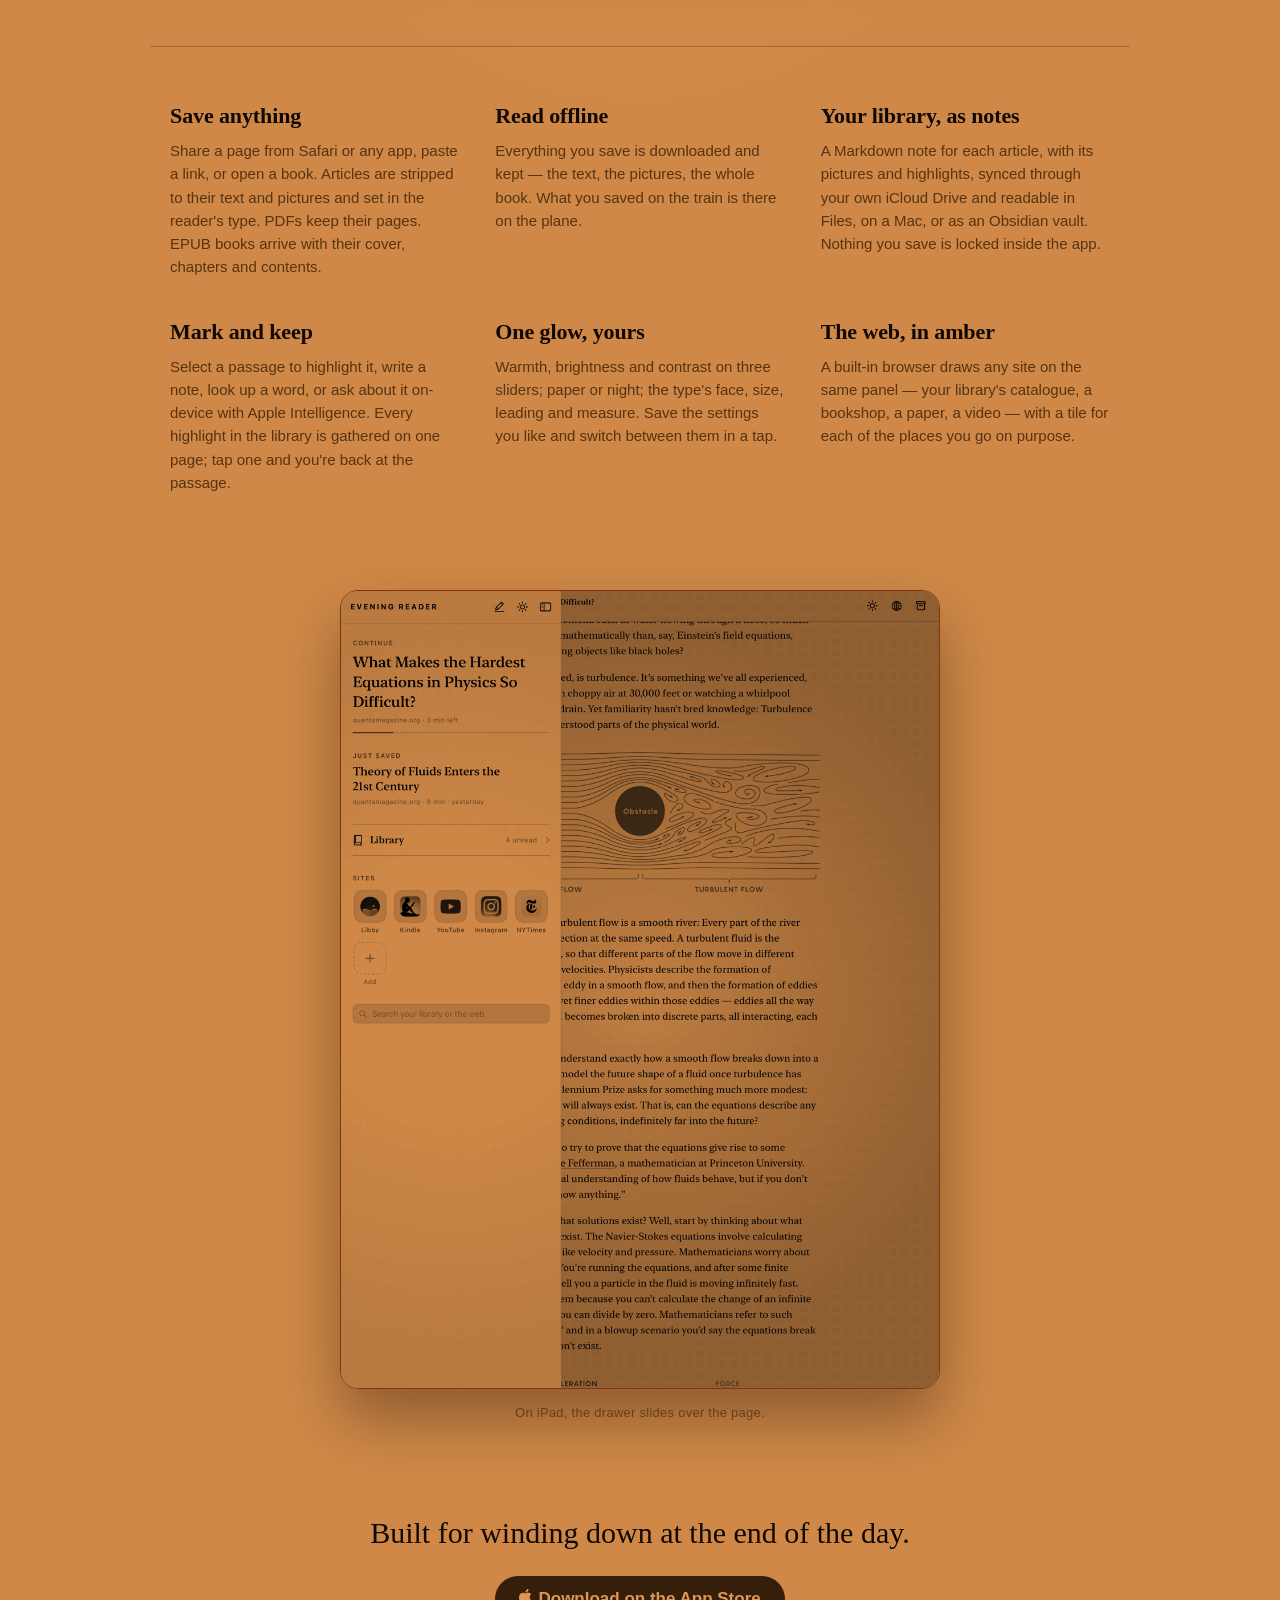
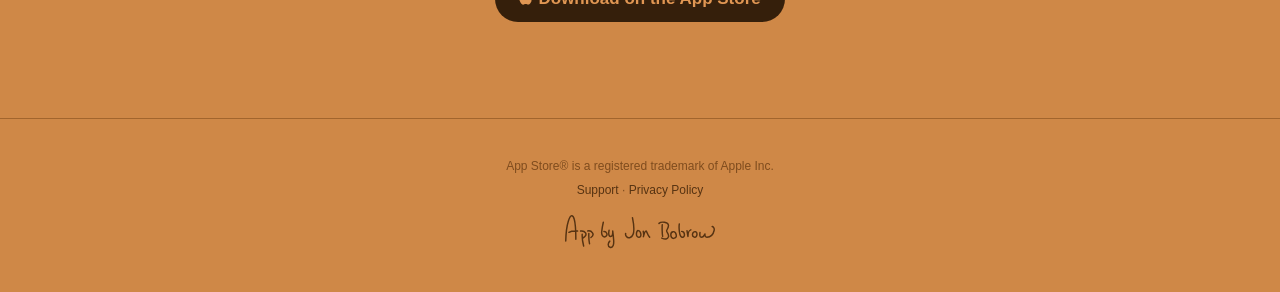
==== commit 3ac56e1e: "Site: the library as notes, and how to open it in Obsidian The front page, support and privacy pages" ====
--- a/docs/index.html
+++ b/docs/index.html
@@ -92,8 +92,8 @@
             <p>Everything you save is downloaded and kept — the text, the pictures, the whole book. What you saved on the train is there on the plane.</p>
         </div>
         <div class="feature">
-            <h2>Your library, as folders</h2>
-            <p>One folder per article, holding the text, the pictures and a Markdown copy, synced through your own iCloud Drive and readable in Files or on a Mac. Nothing you save is locked inside the app.</p>
+            <h2>Your library, as notes</h2>
+            <p>A Markdown note for each article, with its pictures and highlights, synced through your own iCloud Drive and readable in Files, on a Mac, or as an Obsidian vault. Nothing you save is locked inside the app.</p>
         </div>
         <div class="feature">
             <h2>Mark and keep</h2>
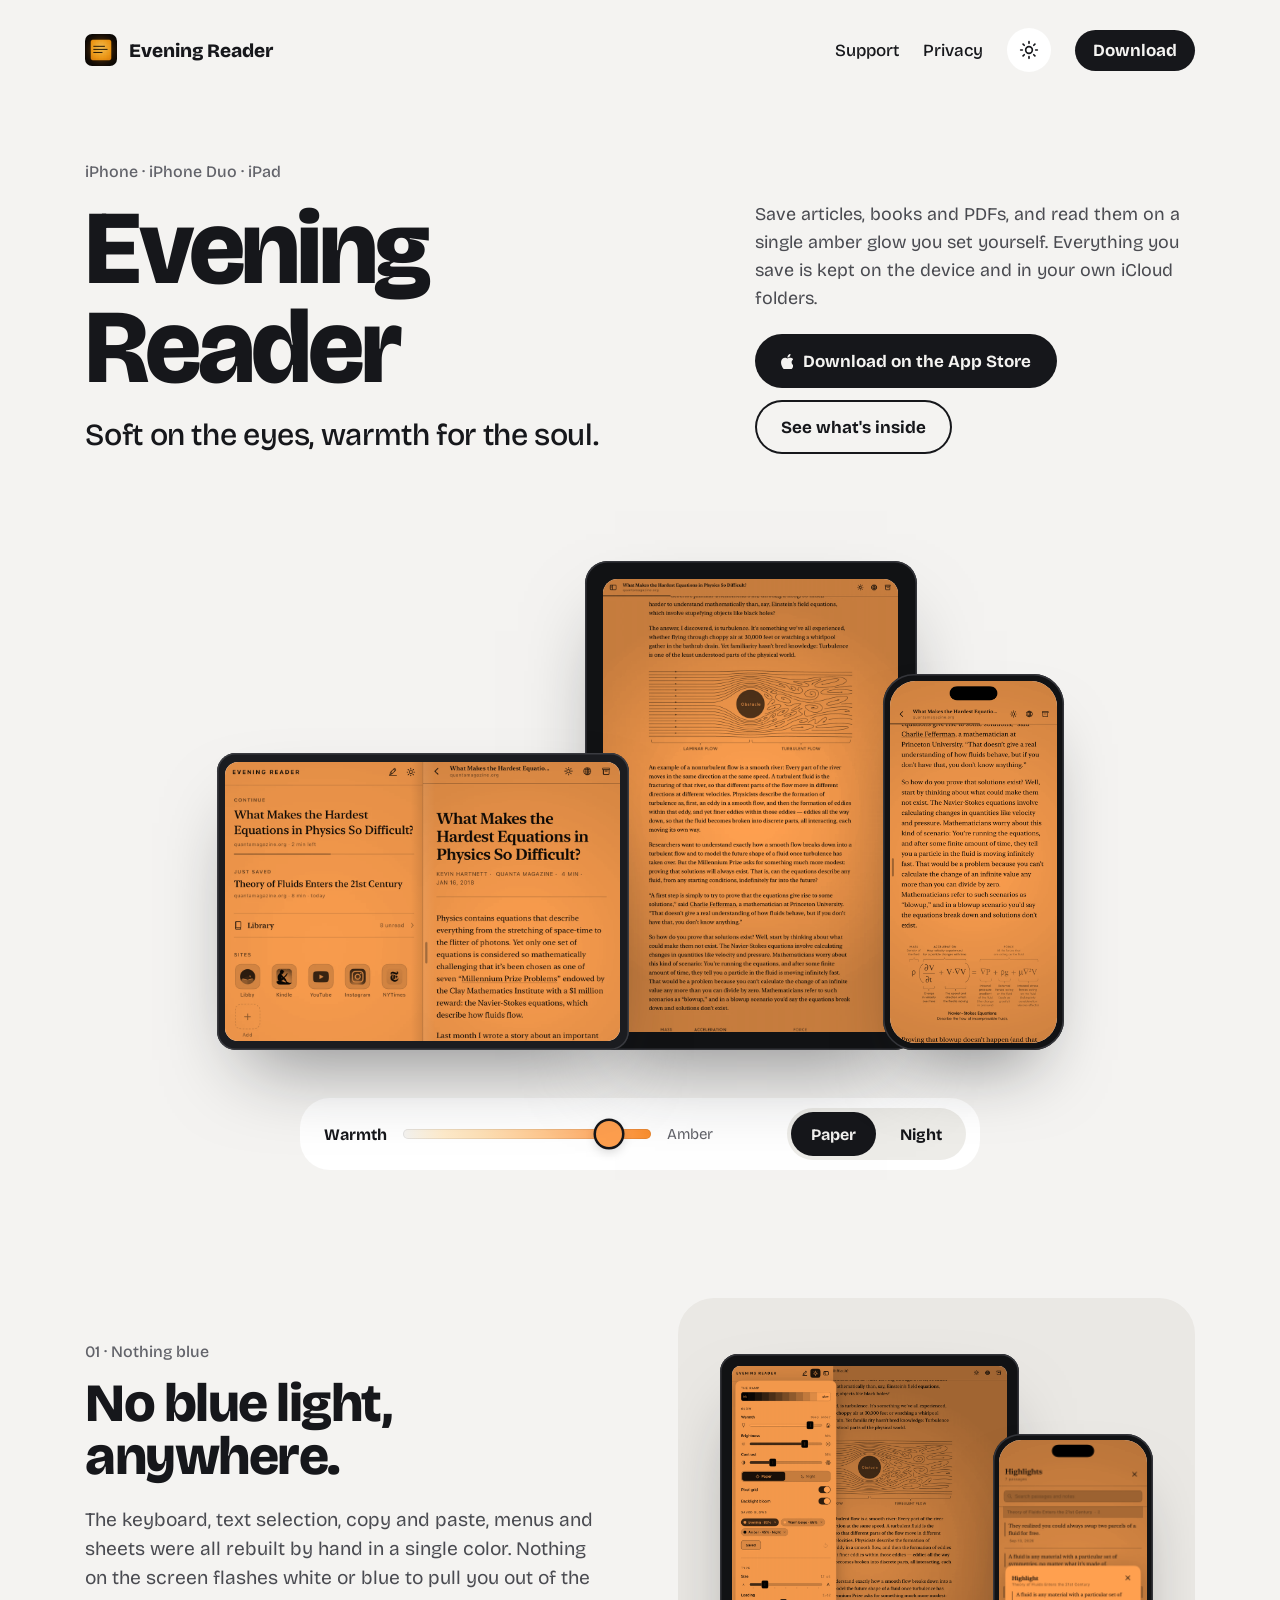
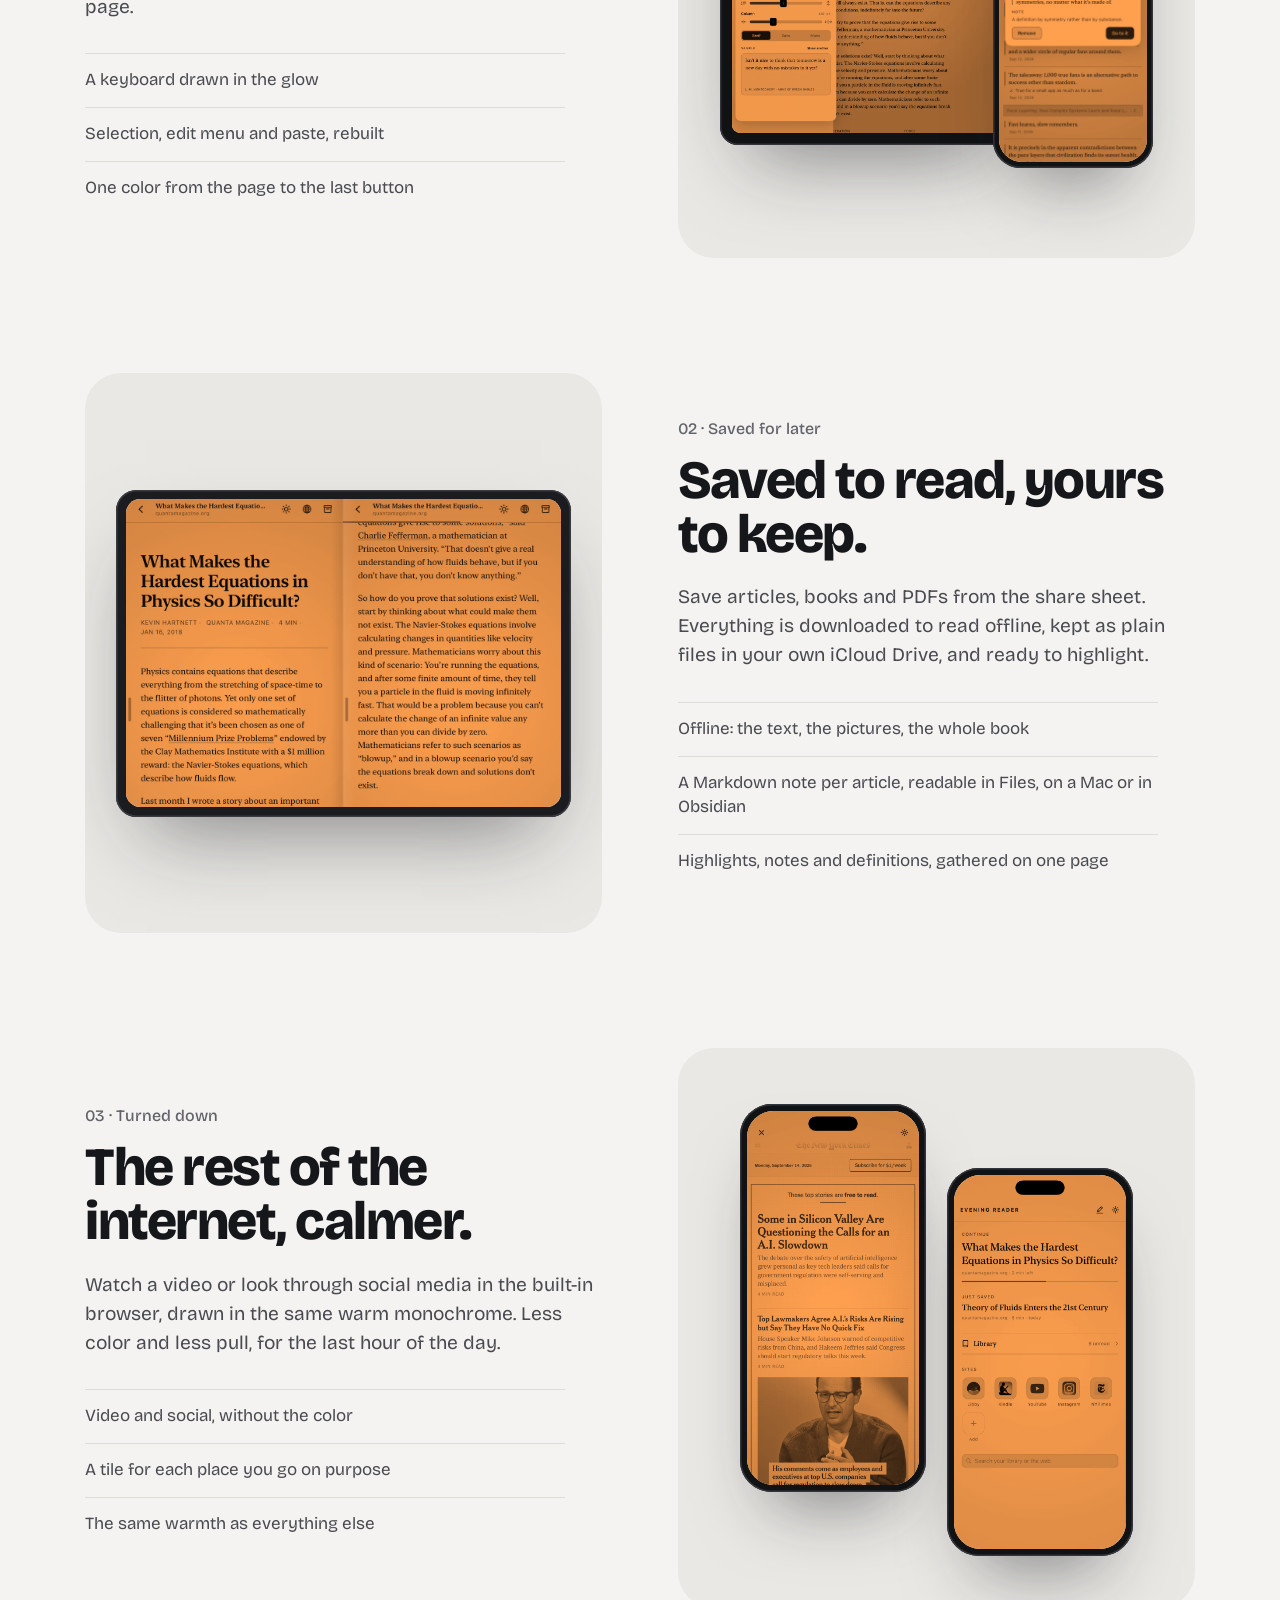
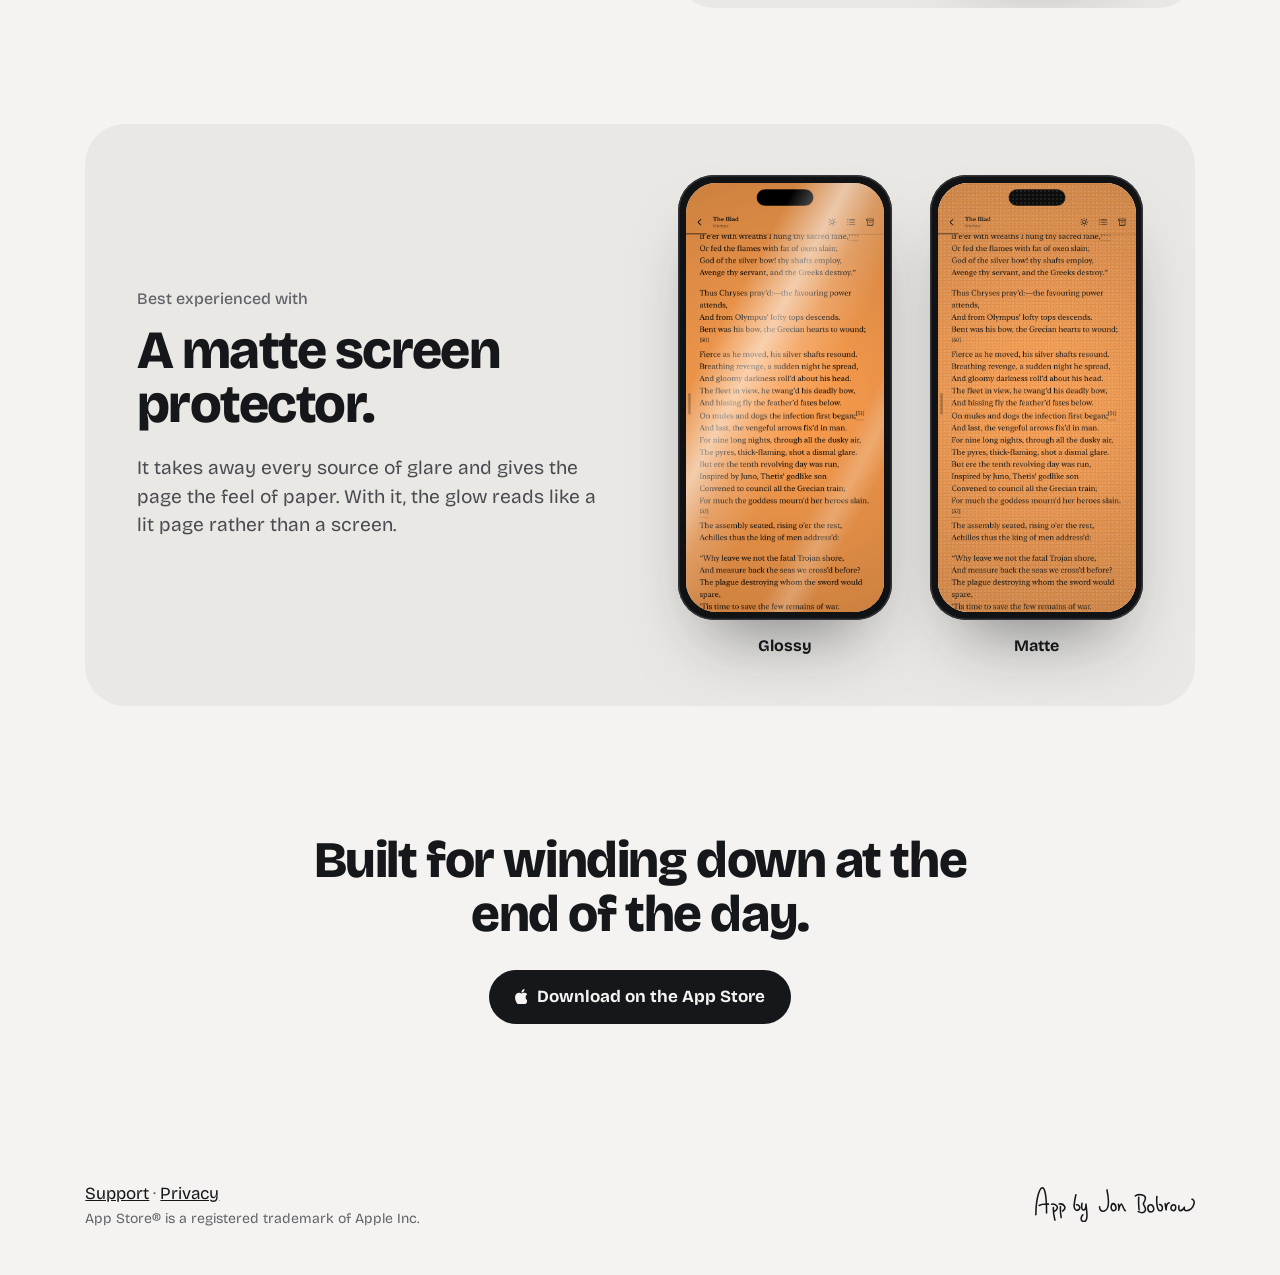
==== commit 2d3128a9: "Website: paper and ink, with the amber only on the glass The page is now paper (or ink, with the lig" ====
--- a/docs/index.html
+++ b/docs/index.html
@@ -1,131 +1,154 @@
 <!DOCTYPE html>
-<html lang="en">
+<html lang="en" data-theme="light">
 <head>
     <meta charset="UTF-8">
-    <meta name="viewport" content="width=device-width, initial-scale=1.0">
+    <meta name="viewport" content="width=device-width, initial-scale=1.0, viewport-fit=cover">
     <title>Evening Reader — Read later, on an amber panel</title>
-    <meta name="description" content="Save articles, books and PDFs, then read them on a single warm glow you set yourself. Offline, in your own iCloud folders, for the last hour of the day.">
+    <meta name="description" content="Save articles, books and PDFs, then read them offline on a warm, single-color glow. Built for the last hour of the day, on iPhone, iPhone Duo and iPad.">
+    <meta name="theme-color" content="#F4F3F1">
     <meta property="og:title" content="Evening Reader">
     <meta property="og:description" content="Soft on the eyes, warmth for the soul.">
-    <!-- Share image, rendered from og/og-image.html -->
-    <meta property="og:image" content="https://eveningreader.jonbobrow.com/assets/og-image.png">
-    <meta property="og:image:width" content="2400">
-    <meta property="og:image:height" content="1260">
-    <meta property="og:image:alt" content="Evening Reader: Soft on the eyes, warmth for the soul. An iPhone reading an article on a warm amber page.">
-    <!-- Share video, recorded from og/og-video.html by og/render-video.sh; Messages plays it in place of the image -->
-    <meta property="og:video" content="https://eveningreader.jonbobrow.com/assets/og-video.mp4?v=1">
-    <meta property="og:video:secure_url" content="https://eveningreader.jonbobrow.com/assets/og-video.mp4?v=1">
-    <meta property="og:video:type" content="video/mp4">
-    <meta property="og:video:width" content="1200">
-    <meta property="og:video:height" content="630">
-    <meta name="twitter:card" content="summary_large_image">
-    <meta name="twitter:image" content="https://eveningreader.jonbobrow.com/assets/og-image.png">
+    <meta property="og:image" content="https://eveningreader.jonbobrow.com/assets/icon.png">
     <meta property="og:url" content="https://eveningreader.jonbobrow.com">
     <meta property="og:type" content="website">
-    <meta name="theme-color" content="#b96d2e">
     <link rel="icon" href="assets/icon.png">
     <link rel="apple-touch-icon" href="assets/icon.png">
+    <link rel="preconnect" href="https://fonts.googleapis.com">
+    <link rel="preconnect" href="https://fonts.gstatic.com" crossorigin>
+    <link rel="stylesheet" href="https://fonts.googleapis.com/css2?family=Bricolage+Grotesque:opsz,wght@12..96,400..800&amp;display=swap">
     <link rel="stylesheet" href="assets/site.css">
-    <script src="assets/glow.js"></script>
+    <script src="assets/site.js"></script>
 </head>
 <body>
-    <nav>
-        <div class="navbar">
-            <a href="index.html" class="brand">Evening Reader</a>
+    <header class="site-head">
+        <a class="brand" href="index.html"><img src="assets/icon.png" alt="" width="32" height="32">Evening Reader</a>
+        <nav aria-label="Site">
             <a href="support.html">Support</a>
             <a href="privacy.html">Privacy</a>
-            <a class="download" href="https://apps.apple.com/app/id0000000000">Download</a>
-        </div>
-    </nav>
-
-    <header class="hero">
-        <img class="icon" src="assets/icon.png" alt="" width="96" height="96">
-        <h1>Evening Reader</h1>
-        <p class="tagline">Soft on the eyes, warmth for the soul.</p>
-
-        <div class="glow" role="group" aria-label="The glow">
-            <div class="ramp" aria-hidden="true"><span class="end ink">ink</span><span class="end glow-end">glow</span></div>
-            <div class="row">
-                <label class="name" for="warmth">Warmth</label>
-                <span class="value" id="warmth-name">Deep amber</span>
-            </div>
-            <div class="row">
-                <svg class="symbol" viewBox="0 0 24 24" fill="none" stroke="currentColor" stroke-width="2" stroke-linecap="round" stroke-linejoin="round" aria-hidden="true"><path d="M15 14c.2-1 .7-1.7 1.5-2.5 1-.9 1.5-2.2 1.5-3.5A6 6 0 0 0 6 8c0 1 .2 2.2 1.5 3.5.7.7 1.3 1.5 1.5 2.5"/><path d="M9 18h6"/><path d="M10 22h4"/></svg>
-                <input type="range" id="warmth" min="0" max="100" value="87" aria-describedby="warmth-name">
-                <svg class="symbol" viewBox="0 0 24 24" fill="none" stroke="currentColor" stroke-width="2" stroke-linecap="round" stroke-linejoin="round" aria-hidden="true"><path d="M8.5 14.5A2.5 2.5 0 0 0 11 12c0-1.38-.5-2-1-3-1.072-2.143-.224-4.054 2-6 .5 2.5 2 4.9 4 6.5 2 1.6 3 3.5 3 5.5a7 7 0 1 1-14 0c0-1.153.433-2.294 1-3a2.5 2.5 0 0 0 2.5 2.5z"/></svg>
-            </div>
-        </div>
-        <p class="description">
-            A reading app drawn in one color. Save articles, books and PDFs, and read them
-            on a single amber glow you set yourself — turned up toward orange, down toward
-            beige, dimmed for a dark room, or flipped to night. Everything you save is kept
-            on the device and in your own iCloud folders.
-        </p>
-        <p class="cta">
-            <a class="download large" href="https://apps.apple.com/app/id0000000000"><svg width="13" height="16" viewBox="3.86 2 16.22 20" fill="currentColor" aria-hidden="true"><path d="M18.71 19.5c-.83 1.24-1.71 2.45-3.05 2.47-1.34.03-1.77-.79-3.29-.79-1.53 0-2 .77-3.27.82-1.31.05-2.3-1.32-3.14-2.53C4.25 17 2.94 12.45 4.7 9.39c.87-1.52 2.43-2.48 4.12-2.51 1.28-.02 2.5.87 3.29.87.78 0 2.26-1.07 3.8-.91.65.03 2.47.26 3.64 1.98-.09.06-2.17 1.28-2.15 3.81.03 3.02 2.65 4.03 2.68 4.04-.03.07-.42 1.44-1.38 2.83M13 3.5c.73-.83 1.94-1.46 2.94-1.5.13 1.17-.34 2.35-1.04 3.19-.69.85-1.83 1.51-2.95 1.42-.15-1.15.41-2.35 1.05-3.11z"/></svg>Download on the App Store</a>
-            <span class="fine">iPhone and iPad · iOS 17 or later</span>
-        </p>
+            <button class="lights" type="button" aria-label="Turn the lights off">
+                <svg class="sun" viewBox="0 0 24 24" fill="none" stroke="currentColor" stroke-width="2" stroke-linecap="round" stroke-linejoin="round" aria-hidden="true"><circle cx="12" cy="12" r="4"/><path d="M12 2v2M12 20v2M4.9 4.9l1.4 1.4M17.7 17.7l1.4 1.4M2 12h2M20 12h2M4.9 19.1l1.4-1.4M17.7 6.3l1.4-1.4"/></svg>
+                <svg class="moon" viewBox="0 0 24 24" fill="none" stroke="currentColor" stroke-width="2" stroke-linecap="round" stroke-linejoin="round" aria-hidden="true"><path d="M21 12.8A9 9 0 1 1 11.2 3a7 7 0 0 0 9.8 9.8z"/></svg>
+            </button>
+            <a class="download" href="https://apps.apple.com/us/app/evening-reader/id6806076273">Download</a>
+        </nav>
     </header>
 
-    <section class="phones" aria-label="Evening Reader on iPhone">
-        <figure>
-            <img src="assets/iphone-01-front-page.png" alt="The front page: what you were reading, what just arrived, the library, and your sites" loading="lazy">
-            <figcaption>The front page</figcaption>
-        </figure>
-        <figure class="lead">
-            <img src="assets/iphone-03b-reader-figure.png" alt="An article in the reader, with a diagram rendered as ink on the page" loading="lazy">
-            <figcaption>An article, pictures as ink</figcaption>
-        </figure>
-        <figure>
-            <img src="assets/iphone-09-night.png" alt="The same reader at night: amber ink on near-black" loading="lazy">
-            <figcaption>Night</figcaption>
-        </figure>
-    </section>
+    <main>
+        <section class="hero">
+            <div class="hero-title">
+                <span class="meta">iPhone · iPhone Duo · iPad</span>
+                <h1>Evening Reader</h1>
+                <p class="tagline">Soft on the eyes, warmth for the soul.</p>
+            </div>
+            <div class="hero-side">
+                <p class="lede">Save articles, books and PDFs, and read them on a single amber glow you set yourself. Everything you save is kept on the device and in your own iCloud folders.</p>
+                <div class="actions">
+                    <a class="btn btn-primary" href="https://apps.apple.com/us/app/evening-reader/id6806076273"><svg viewBox="3.86 2 16.22 20" fill="currentColor" aria-hidden="true"><path d="M18.71 19.5c-.83 1.24-1.71 2.45-3.05 2.47-1.34.03-1.77-.79-3.29-.79-1.53 0-2 .77-3.27.82-1.31.05-2.3-1.32-3.14-2.53C4.25 17 2.94 12.45 4.7 9.39c.87-1.52 2.43-2.48 4.12-2.51 1.28-.02 2.5.87 3.29.87.78 0 2.26-1.07 3.8-.91.65.03 2.47.26 3.64 1.98-.09.06-2.17 1.28-2.15 3.81.03 3.02 2.65 4.03 2.68 4.04-.03.07-.42 1.44-1.38 2.83M13 3.5c.73-.83 1.94-1.46 2.94-1.5.13 1.17-.34 2.35-1.04 3.19-.69.85-1.83 1.51-2.95 1.42-.15-1.15.41-2.35 1.05-3.11z"/></svg>Download on the App Store</a>
+                    <a class="btn btn-ghost" href="#features">See what's inside</a>
+                </div>
+            </div>
+        </section>
 
-    <section class="features">
-        <div class="feature">
-            <h2>Save anything</h2>
-            <p>Share a page from Safari or any app, paste a link, or open a book. Articles are stripped to their text and pictures and set in the reader's type. PDFs keep their pages. EPUB books arrive with their cover, chapters and contents.</p>
+        <section class="lockup-wrap" aria-label="Evening Reader on iPhone Duo, iPad mini and iPhone">
+            <div class="lockup">
+                <div class="mini"><div class="glass"><img src="assets/screens/mini-reader.webp" data-night="assets/screens/mini-night.webp" alt="An article in Evening Reader on iPad mini" width="836" height="1280"></div></div>
+                <div class="duo"><div class="glass"><img src="assets/screens/duo-front.webp" data-night="assets/screens/duo-night.webp" alt="On iPhone Duo held open, the front page as the left-hand page" width="560" height="792"><img src="assets/screens/duo-quanta.webp" data-night="assets/screens/duo-night2.webp" alt="and the article as the right-hand page" width="560" height="792"></div></div>
+                <div class="phone"><div class="glass"><img src="assets/screens/phone-reader.webp" data-night="assets/screens/phone-night.webp" alt="An article in Evening Reader on iPhone" width="600" height="1304"></div></div>
+            </div>
+            <div class="glow">
+                <div class="warmth" role="group" aria-label="The glow">
+                    <label for="warmth">Warmth</label>
+                    <input id="warmth" type="range" min="0" max="100" value="87" aria-describedby="warmth-name">
+                    <output id="warmth-name" for="warmth">Amber</output>
+                </div>
+                <div class="seg" role="group" aria-label="What the screens show">
+                    <button type="button" data-screens="paper" aria-pressed="true">Paper</button>
+                    <button type="button" data-screens="night" aria-pressed="false">Night</button>
+                </div>
+            </div>
+        </section>
+
+        <section class="features" id="features" aria-label="Features">
+            <div class="feature">
+                <div class="feature-copy">
+                    <span class="meta">01 · Nothing blue</span>
+                    <h2>No blue light, anywhere.</h2>
+                    <p>The keyboard, text selection, copy and paste, menus and sheets were all rebuilt by hand in a single color. Nothing on the screen flashes white or blue to pull you out of the page.</p>
+                    <ul>
+                        <li>A keyboard drawn in the glow</li>
+                        <li>Selection, edit menu and paste, rebuilt</li>
+                        <li>One color from the page to the last button</li>
+                    </ul>
+                </div>
+                <div class="stage stage-1">
+                    <div class="pad"><div class="glass"><img src="assets/screens/pad-display.webp" alt="Display settings on iPad: warmth, brightness and contrast sliders, toggles and presets, all drawn in amber" width="960" height="1280" loading="lazy"></div></div>
+                    <div class="phone"><div class="glass"><img src="assets/screens/phone-highlight.webp" alt="A highlight card with its own buttons, drawn in the glow" width="600" height="1304" loading="lazy"></div></div>
+                </div>
+            </div>
+
+            <div class="feature flip">
+                <div class="feature-copy">
+                    <span class="meta">02 · Saved for later</span>
+                    <h2>Saved to read, yours to keep.</h2>
+                    <p>Save articles, books and PDFs from the share sheet. Everything is downloaded to read offline, kept as plain files in your own iCloud Drive, and ready to highlight.</p>
+                    <ul>
+                        <li>Offline: the text, the pictures, the whole book</li>
+                        <li>A Markdown note per article, readable in Files, on a Mac or in Obsidian</li>
+                        <li>Highlights, notes and definitions, gathered on one page</li>
+                    </ul>
+                </div>
+                <div class="stage stage-2">
+                    <div class="center"><div class="duo"><div class="glass"><img src="assets/screens/duo-quanta.webp" alt="A saved article on iPhone Duo, left page" width="560" height="792" loading="lazy"><img src="assets/screens/duo-reader.webp" alt="right page, with a figure drawn in ink" width="560" height="792" loading="lazy"></div></div></div>
+                </div>
+            </div>
+
+            <div class="feature">
+                <div class="feature-copy">
+                    <span class="meta">03 · Turned down</span>
+                    <h2>The rest of the internet, calmer.</h2>
+                    <p>Watch a video or look through social media in the built-in browser, drawn in the same warm monochrome. Less color and less pull, for the last hour of the day.</p>
+                    <ul>
+                        <li>Video and social, without the color</li>
+                        <li>A tile for each place you go on purpose</li>
+                        <li>The same warmth as everything else</li>
+                    </ul>
+                </div>
+                <div class="stage stage-3">
+                    <div class="phone"><div class="glass"><img src="assets/screens/phone-browser.webp" alt="A news site in the built-in browser, in warm monochrome" width="600" height="1304" loading="lazy"></div></div>
+                    <div class="phone"><div class="glass"><img src="assets/screens/phone-front.webp" alt="The front page, with tiles for YouTube, Instagram and other sites" width="600" height="1304" loading="lazy"></div></div>
+                </div>
+            </div>
+
+            <div class="matte">
+                <div class="feature-copy">
+                    <span class="meta">Best experienced with</span>
+                    <h2>A matte screen protector.</h2>
+                    <p>It takes away every source of glare and gives the page the feel of paper. With it, the glow reads like a lit page rather than a screen.</p>
+                </div>
+                <div class="compare">
+                    <figure>
+                        <div class="phone"><div class="glass"><img src="assets/screens/phone-book.webp" alt="A book on glossy glass, with a reflection across it" width="600" height="1304" loading="lazy"><span class="glare" aria-hidden="true"></span></div></div>
+                        <figcaption>Glossy</figcaption>
+                    </figure>
+                    <figure>
+                        <div class="phone"><div class="glass"><img src="assets/screens/phone-book.webp" alt="The same book on matte glass, soft and without glare" width="600" height="1304" loading="lazy"><span class="grain" aria-hidden="true"></span></div></div>
+                        <figcaption>Matte</figcaption>
+                    </figure>
+                </div>
+            </div>
+        </section>
+
+        <section class="closing">
+            <p>Built for winding down at the end of the day.</p>
+            <a class="btn btn-primary" href="https://apps.apple.com/us/app/evening-reader/id6806076273"><svg viewBox="3.86 2 16.22 20" fill="currentColor" aria-hidden="true"><path d="M18.71 19.5c-.83 1.24-1.71 2.45-3.05 2.47-1.34.03-1.77-.79-3.29-.79-1.53 0-2 .77-3.27.82-1.31.05-2.3-1.32-3.14-2.53C4.25 17 2.94 12.45 4.7 9.39c.87-1.52 2.43-2.48 4.12-2.51 1.28-.02 2.5.87 3.29.87.78 0 2.26-1.07 3.8-.91.65.03 2.47.26 3.64 1.98-.09.06-2.17 1.28-2.15 3.81.03 3.02 2.65 4.03 2.68 4.04-.03.07-.42 1.44-1.38 2.83M13 3.5c.73-.83 1.94-1.46 2.94-1.5.13 1.17-.34 2.35-1.04 3.19-.69.85-1.83 1.51-2.95 1.42-.15-1.15.41-2.35 1.05-3.11z"/></svg>Download on the App Store</a>
+        </section>
+    </main>
+
+    <footer class="site-foot">
+        <div>
+            <p><a href="support.html">Support</a> · <a href="privacy.html">Privacy</a></p>
+            <p class="fine">App Store® is a registered trademark of Apple Inc.</p>
         </div>
-        <div class="feature">
-            <h2>Read offline</h2>
-            <p>Everything you save is downloaded and kept — the text, the pictures, the whole book. What you saved on the train is there on the plane.</p>
-        </div>
-        <div class="feature">
-            <h2>Your library, as notes</h2>
-            <p>A Markdown note for each article, with its pictures and highlights, synced through your own iCloud Drive and readable in Files, on a Mac, or as an Obsidian vault. Nothing you save is locked inside the app.</p>
-        </div>
-        <div class="feature">
-            <h2>Mark and keep</h2>
-            <p>Select a passage to highlight it, write a note, look up a word, or ask about it on-device with Apple Intelligence. Every highlight in the library is gathered on one page; tap one and you're back at the passage.</p>
-        </div>
-        <div class="feature">
-            <h2>One glow, yours</h2>
-            <p>Warmth, brightness and contrast on three sliders; paper or night; the type's face, size, leading and measure. Save the settings you like and switch between them in a tap.</p>
-        </div>
-        <div class="feature">
-            <h2>The web, in amber</h2>
-            <p>A built-in browser draws any site on the same panel — your library's catalogue, a bookshop, a paper, a video — with a tile for each of the places you go on purpose.</p>
-        </div>
-    </section>
-
-    <section class="wide" aria-label="Evening Reader on iPad">
-        <figure>
-            <img src="assets/ipad-reader.png" alt="On iPad, the front page as a drawer over an open article" loading="lazy">
-            <figcaption>On iPad, the drawer slides over the page.</figcaption>
-        </figure>
-    </section>
-
-    <section class="closing">
-        <p class="line">Built for winding down at the end of the day.</p>
-        <p class="cta">
-            <a class="download large" href="https://apps.apple.com/app/id0000000000"><svg width="13" height="16" viewBox="3.86 2 16.22 20" fill="currentColor" aria-hidden="true"><path d="M18.71 19.5c-.83 1.24-1.71 2.45-3.05 2.47-1.34.03-1.77-.79-3.29-.79-1.53 0-2 .77-3.27.82-1.31.05-2.3-1.32-3.14-2.53C4.25 17 2.94 12.45 4.7 9.39c.87-1.52 2.43-2.48 4.12-2.51 1.28-.02 2.5.87 3.29.87.78 0 2.26-1.07 3.8-.91.65.03 2.47.26 3.64 1.98-.09.06-2.17 1.28-2.15 3.81.03 3.02 2.65 4.03 2.68 4.04-.03.07-.42 1.44-1.38 2.83M13 3.5c.73-.83 1.94-1.46 2.94-1.5.13 1.17-.34 2.35-1.04 3.19-.69.85-1.83 1.51-2.95 1.42-.15-1.15.41-2.35 1.05-3.11z"/></svg>Download on the App Store</a>
-        </p>
-    </section>
-
-    <footer>
-        <p>App Store® is a registered trademark of Apple Inc.</p>
-        <p class="links"><a href="support.html">Support</a> · <a href="privacy.html">Privacy Policy</a></p>
         <a class="by-jon" href="https://apps.jonbobrow.com" aria-label="App by Jon Bobrow"><svg viewBox="0 0 3087.29 681.93" fill="none" stroke="currentColor" stroke-width="30" stroke-linecap="round" stroke-linejoin="round" aria-hidden="true"><path d="M1610.11,335.11c0,17.82,19.8,77.22,3.96,110.89M15,537.47C23.66,136.35,107.34,18.04,136.2,15.15c28.86-2.89,86.57,31.74,86.57,484.8M80.58,356.55c65.34-37.62,178.21-25.74,178.21-25.74M320.17,330.81c81.18-15.84,176.23,73.26,47.52,142.57M466.7,328.83c81.18-15.84,160.39,71.28,67.32,134.65M353.83,396.15c-5.94,104.95,29.7,241.57,29.7,241.57M490.46,378.33c-5.94,104.95,13.86,211.87,13.86,211.87M788.37,148.98c-11.88,49.5-26.16,130.64-33.66,199.99-7.92,73.26,38.68,123.77,86.2,90.1s12.8-101.98-40.66-98.06M923.02,537.08c-35.64,27.72-53.4,109.67,2.96,126.69,69.81,21.08,80.2-67.28,76.24-138.57s-19.8-194.05-19.8-194.05M982.42,331.15c1.98,75.24-9.9,118.81-51.48,110.89s-31.68-85.14-23.76-128.71M1388.34,55.92c29.7,142.57,55.95,373.41-47.52,407.9-71.28,23.76-100.98-51.48-93.06-83.16M1507.15,321.25c-45.54-3.96-56.51,138.61,9.9,138.61,73.26,0,47.85-133.59-9.9-138.61ZM2225.92,343.03c-72.62,9.68-56.39,142.67,9.9,138.61,97.02-5.94,49.5-146.53-9.9-138.61ZM2686.12,343.13c-64.18-8.02-87.35,95.19-26.56,112.77,66.28,19.16,73.26-106.93,26.56-112.77ZM1614.07,445.99c19.8-85.14,41.58-116.83,55.44-116.83s37.62,108.91,73.26,128.71M1934.85,172.74c47.52-45.54,186.13-25.74,194.05,33.66,7.92,59.4-39.6,97.02-37.62,122.77s56.36,69.3,38.54,120.79-66.26,57.42-137.55,25.74M2002.17,198.48c-5.94,47.52-1.98,209.89,7.92,241.57M2352.65,182.64c-7.92,55.44-9.84,280.18,67.32,277.21,51.48-1.98,57.42-116.83-17.82-122.77M2590.26,305.41c-35.64,13.86-59.4,27.56-59.4,134.65,0,9.9-15.84-93.06-19.8-116.83M2881.33,392.53s-9.9,67.32,39.6,65.34c69.28-2.77,130.89-59.33,148.51-138.61,15.84-71.28-39.6-83.16-39.6-83.16M2778.37,360.85c-7.92,49.5-1.85,92.77,17.82,95.04,51.48,5.94,85.14-63.36,85.14-63.36"/></svg></a>
     </footer>
 </body>
--- a/docs/assets/site.css
+++ b/docs/assets/site.css
@@ -1,404 +1,268 @@
-/* Evening Reader — the site is drawn from the app's own ramp: the default warmth and
-   contrast at full brightness (warmth 0.87, glow 1.0, contrast 0.30) mapped through
-   AmberPalette, with the warmth bowed toward amber as glow.js does. */
+/* Evening Reader — eveningreader.jonbobrow.com
+   The page is paper (or ink, with the lights off); the amber lives only on the glass.
+   Each screen is a greyscale picture multiplied over --glass, which site.js sets from
+   the warmth slider, so every screen on the page takes the reader's glow at once. */
 
 :root {
-    --page: #cf7733;
-    --page-dim: #bd6a28;
-    --page-raised: #e0863f;
-    --bloom: #eb8f47;
-    --ink: #190c02;
-    --ink-strong: #100801;
-    --ink-muted: #572b08;
-    --ink-faint: #7f4110;
-    --rule: #a2571b;
-    --fill: #b46323;
-    --fill-active: #351a04;
-    --page-rgb: 207, 119, 51;
-    --bloom-rgb: 235, 143, 71;
-    --ink-rgb: 25, 12, 2;
-    --ramp: linear-gradient(90deg, #100801, #572b08, #7f4110, #a2571b, #b46323, #cf7733, #e0863f, #eb8f47);
-    --warmth-track: linear-gradient(90deg, #cbbda3, #cb7430);
-    --ramp-ink-label: #c9722e;
-    --ramp-glow-label: #201003;
-    --serif: ui-serif, "New York", "Iowan Old Style", Georgia, "Times New Roman", serif;
-    --sans: -apple-system, BlinkMacSystemFont, "SF Pro Text", "Helvetica Neue", Helvetica, Arial, sans-serif;
-}
-
-* { margin: 0; padding: 0; box-sizing: border-box; }
-
-html { background: var(--page); }
-
+    --gutter: clamp(20px, 6.67vw, 96px);
+    --glass: rgb(255, 160, 86);
+    --sans: "Bricolage Grotesque", ui-sans-serif, system-ui, -apple-system, sans-serif;
+    --spring: cubic-bezier(.2, .9, .25, 1);
+
+    /* The warmth slider: paper at the cold end, warming through cream and apricot to
+       orange amber — light and saturated the whole way. site.js draws the glass from
+       these same stops. */
+    --warmth-ramp: linear-gradient(90deg, #f4f3f1 0%, #faf0de 8.33%, #ffebcb 16.67%, #fee5c0 25%, #fedfb4 33.33%, #ffd7a7 41.67%, #ffcf99 50%, #ffc68c 58.33%, #ffbc7e 66.67%, #ffb16d 75%, #ffa55a 83.33%, #ff9942 91.67%, #fa8f2e 100%);
+
+    /* Lights on */
+    --bg: #F4F3F1;
+    --fg: #16171B;
+    --muted: #62636A;
+    --body: #4A4B51;
+    --card: #FFFFFF;
+    --panel: #EAE8E4;
+    --seg: #EDECE8;
+    --rule: #DEDCD7;
+    --pill: #FFFFFF;
+    --shadow: rgba(22, 23, 27, .5);
+    color-scheme: light;
+}
+
+/* Lights off */
+:root[data-theme="dark"] {
+    --bg: #0E0E10;
+    --fg: #EDEBE7;
+    --muted: #A9A7A2;
+    --body: #BDBBB6;
+    --card: #19191C;
+    --panel: #18181B;
+    --seg: #121214;
+    --rule: rgba(255, 255, 255, .12);
+    --pill: rgba(255, 255, 255, .08);
+    --shadow: rgba(0, 0, 0, .6);
+    color-scheme: dark;
+}
+
+*, *::before, *::after { box-sizing: border-box; }
+html { -webkit-text-size-adjust: 100%; background: var(--bg); }
 body {
+    margin: 0;
+    background: var(--bg);
+    color: var(--fg);
     font-family: var(--sans);
-    color: var(--ink);
-    background:
-        radial-gradient(ellipse 70% 45% at 50% 18%, rgba(var(--bloom-rgb), 0.55), rgba(var(--bloom-rgb), 0) 70%),
-        var(--page);
+    font-optical-sizing: auto;
+    -webkit-font-smoothing: antialiased;
     overflow-x: hidden;
-    -webkit-font-smoothing: antialiased;
-}
-
+}
+img { display: block; max-width: 100%; }
 a { color: inherit; }
-
-/* Nav */
-
-nav {
-    position: fixed;
-    top: 0; left: 0; right: 0;
-    height: 46px;
-    display: flex;
-    align-items: center;
-    justify-content: center;
-    padding: 0 22px;
-    background: rgba(var(--page-rgb), 0.82);
-    -webkit-backdrop-filter: saturate(140%) blur(18px);
-    backdrop-filter: saturate(140%) blur(18px);
-    border-bottom: 1px solid var(--rule);
-    z-index: 100;
-}
-
-.navbar {
-    width: 100%;
-    max-width: 880px;
-    display: flex;
-    align-items: center;
-    gap: 6px;
-}
-
-.navbar a {
-    text-decoration: none;
-    font-size: 13px;
-    padding: 6px 10px;
-    border-radius: 999px;
-    color: var(--ink);
-    transition: background 0.2s;
-}
-
-.navbar a:hover { background: rgba(var(--ink-rgb), 0.08); }
-
-.navbar .brand {
-    font-family: var(--sans);
-    font-weight: 700;
-    font-size: 12px;
-    letter-spacing: 0.18em;
-    text-transform: uppercase;
-    margin-right: auto;
-    color: var(--ink-strong);
-    white-space: nowrap;
-}
-
-a.download {
-    background: var(--fill-active);
-    color: var(--page-raised);
-    font-weight: 600;
-    padding: 7px 14px;
-    border-radius: 999px;
-    text-decoration: none;
-    line-height: 1.1;
-    white-space: nowrap;
-}
-
-a.download:hover { background: var(--ink); }
-
-a.download.large {
-    display: inline-block;
-    font-size: 17px;
-    padding: 13px 24px;
-}
-
-/* The apple is cropped to its own outline and set on the baseline like a letter:
-   a little taller than the capitals, its leaf above them, a space's width from the D. */
-a.download.large svg {
-    width: 0.75em;
-    height: 0.92em;
-    vertical-align: -0.02em;
-    margin-right: 0.38em;
-}
-
-/* Hero */
+a:hover { opacity: .7; }
+:focus-visible { outline: 3px solid currentColor; outline-offset: 4px; border-radius: 8px; }
+h1, h2, h3, p { margin: 0; }
+
+/* The lights going on and off: one fade, everywhere. Only after the first paint, so a
+   remembered "off" is simply there. */
+.ready body, .ready body * {
+    transition: background-color .7s ease, color .7s ease, border-color .7s ease, box-shadow .7s ease;
+}
+
+/* ─── Header ─── */
+
+.site-head {
+    display: flex; justify-content: space-between; align-items: center; flex-wrap: wrap; gap: 16px;
+    padding: 28px var(--gutter) 0;
+}
+.brand { display: flex; align-items: center; gap: 12px; font-weight: 800; font-size: 19px; text-decoration: none; }
+.brand img { width: 32px; height: 32px; border-radius: 22%; }
+.site-head nav { display: flex; align-items: center; gap: 24px; font-size: 17px; font-weight: 500; }
+.site-head nav a { text-decoration: none; }
+.site-head nav a[aria-current="page"] { text-decoration: underline; text-underline-offset: 6px; text-decoration-thickness: 2px; }
+.download { background: var(--fg); color: var(--bg); padding: 10px 18px; border-radius: 22px; font-weight: 700; }
+
+.lights {
+    width: 44px; height: 44px; border-radius: 22px; border: 0; padding: 0;
+    display: grid; place-items: center; cursor: pointer;
+    background: var(--pill); color: var(--fg);
+}
+.lights svg { width: 20px; height: 20px; }
+.lights .moon, [data-theme="dark"] .lights .sun { display: none; }
+[data-theme="dark"] .lights .moon { display: block; }
+
+/* ─── Hero ─── */
 
 .hero {
-    text-align: center;
-    padding: 110px 20px 36px;
-    max-width: 820px;
-    margin: 0 auto;
-}
-
-.hero .icon {
-    width: 96px;
-    height: 96px;
-    border-radius: 22%;
-    box-shadow: 0 8px 30px rgba(var(--ink-rgb), 0.35);
-    margin-bottom: 22px;
-}
-
-h1 {
-    font-family: var(--serif);
-    font-size: 60px;
-    font-weight: 600;
-    line-height: 1.05;
-    letter-spacing: -0.012em;
-    color: var(--ink-strong);
-    margin-bottom: 14px;
-}
-
-.tagline {
-    font-family: var(--serif);
-    font-size: 27px;
-    line-height: 1.2;
-    color: var(--ink-muted);
-    margin-bottom: 8px;
-}
-
-.description {
-    font-size: 19px;
-    line-height: 1.5;
-    max-width: 640px;
-    margin: 0 auto 30px;
-    color: var(--ink);
-}
-
-.cta { display: flex; flex-direction: column; align-items: center; gap: 12px; }
-.cta .fine { font-size: 12px; letter-spacing: 0.04em; color: var(--ink-faint); text-transform: uppercase; }
-
-/* The glow: the ramp, and the one slider that moves it. Drawn like the app's panel:
-   thirteen steps of the ramp, ink at one end and glow at the other; the warmth track
-   is the page itself across the range, from a bulb to a flame. */
+    padding: clamp(56px, 7vw, 96px) var(--gutter) 0;
+    display: flex; flex-wrap: wrap; align-items: flex-end; justify-content: space-between; gap: 32px 64px;
+}
+.hero-title { flex: 1 1 560px; min-width: 0; display: flex; flex-direction: column; gap: 18px; }
+.meta { font-size: 16px; font-weight: 500; color: var(--muted); }
+.hero h1 { font-size: clamp(52px, 8.2vw, 124px); line-height: .95; font-weight: 800; letter-spacing: -.032em; }
+.tagline { font-size: clamp(22px, 2.4vw, 34px); line-height: 1.25; font-weight: 500; letter-spacing: -.012em; }
+.hero-side { flex: 0 1 440px; min-width: 0; display: flex; flex-direction: column; gap: 22px; }
+.lede { font-size: clamp(17px, 1.4vw, 20px); line-height: 1.55; color: var(--body); }
+.actions { display: flex; flex-wrap: wrap; gap: 12px; }
+
+.btn {
+    display: inline-flex; align-items: center; gap: 10px; min-height: 54px; padding: 0 26px;
+    border-radius: 27px; font-size: 17px; font-weight: 700; text-decoration: none;
+    transition: transform .2s var(--spring);
+}
+.btn:hover { opacity: 1; transform: translateY(-2px); }
+.btn-primary { background: var(--fg); color: var(--bg); }
+.btn-ghost { box-shadow: inset 0 0 0 2px var(--fg); }
+.btn svg { width: .75em; height: .92em; flex: none; }
+
+/* ─── Devices ─── */
+
+.glass { position: relative; overflow: hidden; isolation: isolate; background: var(--glass); }
+.glass img { width: 100%; height: auto; mix-blend-mode: multiply; }
+
+.phone { background: #111214; border-radius: 17% / 8.07%; box-shadow: inset 0 0 0 1.5px #34353A, 0 40px 70px -30px var(--shadow); }
+.phone .glass { margin: 3.7%; border-radius: 15.4% / 7.07%; }
+
+.mini { background: #111214; border-radius: 6.8% / 4.6%; box-shadow: inset 0 0 0 1.5px #34353A, 0 40px 80px -30px var(--shadow); }
+.mini .glass { margin: 5.53%; border-radius: 4.9% / 3.2%; }
+
+.pad { background: #111214; border-radius: 6% / 4.58%; box-shadow: inset 0 0 0 1.5px #34353A, 0 40px 80px -30px var(--shadow); }
+.pad .glass { margin: 4%; border-radius: 3% / 2.26%; }
+
+.duo { background: #1B1C20; border-radius: 4.5% / 6.28%; box-shadow: inset 0 0 0 1.5px #3A3B40, 0 40px 80px -30px var(--shadow); }
+.duo .glass { margin: 2.1%; border-radius: 3.3% / 4.67%; display: flex; }
+.duo .glass img { width: 50%; }
+.duo .glass::after {   /* the crease */
+    content: ""; position: absolute; top: 0; bottom: 0; left: calc(50% - 12px); width: 24px;
+    background: linear-gradient(90deg, rgba(0,0,0,0), rgba(0,0,0,.09) 46%, rgba(255,255,255,.07) 54%, rgba(0,0,0,0));
+}
+
+/* The lockup: iPhone Duo, iPad mini and iPhone 18 Pro at true relative size
+   (164.6, 132.6 and 71.9 mm wide), standing on one baseline. */
+.lockup-wrap { padding: clamp(56px, 6vw, 88px) var(--gutter) 0; }
+.lockup { position: relative; width: 100%; max-width: 1240px; margin: 0 auto; aspect-ratio: 1240 / 580; }
+.lockup > div { position: absolute; bottom: 0; }
+.lockup .mini  { left: 45.00%; width: 29.94%; z-index: 1; }
+.lockup .duo   { left: 11.83%; width: 37.17%; z-index: 2; }
+.lockup .phone { left: 71.94%; width: 16.24%; z-index: 3; }
+
+/* ─── The glow controls ─── */
 
 .glow {
-    max-width: 400px;
-    margin: 26px auto 30px;
-    text-align: left;
-}
-
-.glow .ramp {
-    position: relative;
-    height: 34px;
-    border-radius: 8px;
-    background: var(--ramp);
-    border: 1px solid var(--rule);
-    margin-bottom: 16px;
-}
-
-.glow .ramp .end {
-    position: absolute;
-    top: 50%;
-    transform: translateY(-50%);
-    font-size: 10px;
-    font-weight: 600;
-    letter-spacing: 0.02em;
-}
-.glow .ramp .ink { left: 8px; color: var(--ramp-ink-label); }
-.glow .ramp .glow-end { right: 8px; color: var(--ramp-glow-label); }
-
-.glow .row {
-    display: flex;
-    align-items: center;
-    gap: 12px;
-    font-size: 13px;
-}
-
-.glow .row .name { color: var(--ink); font-weight: 500; }
-.glow .row .value { color: var(--ink-faint); margin-left: auto; font-variant-numeric: tabular-nums; }
-.glow .symbol { width: 18px; height: 18px; color: var(--ink-muted); flex: none; }
-
-.glow input[type="range"] {
-    -webkit-appearance: none;
-    appearance: none;
-    flex: 1;
-    height: 28px;
-    background: transparent;
-    margin: 0;
-    cursor: pointer;
-}
-.glow input[type="range"]:focus { outline: none; }
-.glow input[type="range"]::-webkit-slider-runnable-track {
-    height: 6px;
-    border-radius: 3px;
-    background: var(--warmth-track);
-    border: 1px solid var(--rule);
-}
-.glow input[type="range"]::-moz-range-track {
-    height: 6px;
-    border-radius: 3px;
-    background: var(--warmth-track);
-    border: 1px solid var(--rule);
-}
-.glow input[type="range"]::-webkit-slider-thumb {
-    -webkit-appearance: none;
-    appearance: none;
-    width: 22px;
-    height: 22px;
-    margin-top: -9px;
-    border-radius: 50%;
-    background: var(--page-raised);
-    border: 2px solid var(--fill-active);
-    box-shadow: 0 2px 8px rgba(var(--ink-rgb), 0.3);
-}
-.glow input[type="range"]::-moz-range-thumb {
-    width: 18px;
-    height: 18px;
-    border-radius: 50%;
-    background: var(--page-raised);
-    border: 2px solid var(--fill-active);
-    box-shadow: 0 2px 8px rgba(var(--ink-rgb), 0.3);
-}
-
-/* Phones */
-
-.phones {
-    display: flex;
-    justify-content: center;
-    align-items: flex-end;
-    gap: 28px;
-    max-width: 1040px;
-    margin: 40px auto 0;
-    padding: 0 20px;
-}
-
-.phones figure { flex: 1 1 0; max-width: 300px; text-align: center; }
-.phones figure.lead { max-width: 340px; }
-
-.phones img,
-.closing .book img {
-    width: 100%;
-    height: auto;
-    display: block;
-    border-radius: 12%/5.6%;
-    border: 1px solid var(--rule);
-    box-shadow: 0 30px 60px rgba(var(--ink-rgb), 0.35);
-    mix-blend-mode: multiply;
-}
-
-figcaption {
-    font-size: 13px;
-    color: var(--ink-faint);
-    margin-top: 16px;
-    letter-spacing: 0.02em;
-}
-
-/* Features */
-
-.features {
-    display: grid;
-    grid-template-columns: repeat(3, 1fr);
-    gap: 40px 36px;
-    max-width: 980px;
-    margin: 96px auto 0;
-    padding: 56px 20px 0;
-    border-top: 1px solid var(--rule);
-}
-
-.feature h2 {
-    font-family: var(--serif);
-    font-size: 22px;
-    font-weight: 600;
-    letter-spacing: -0.005em;
-    color: var(--ink-strong);
-    margin-bottom: 10px;
-}
-
-.feature p { font-size: 15px; line-height: 1.55; color: var(--ink-muted); }
-
-/* iPad */
-
-.wide { max-width: 640px; margin: 96px auto 0; padding: 0 20px; text-align: center; }
-
-.wide img {
-    width: 100%;
-    height: auto;
-    display: block;
-    border-radius: 18px;
-    border: 1px solid var(--rule);
-    box-shadow: 0 30px 60px rgba(var(--ink-rgb), 0.35);
-    mix-blend-mode: multiply;
-}
-
-/* Closing */
-
-.closing { text-align: center; padding: 96px 20px 0; }
-.closing .book { max-width: 260px; margin: 0 auto 34px; }
-.closing .line {
-    font-family: var(--serif);
-    font-size: 30px;
-    color: var(--ink-strong);
-    margin-bottom: 26px;
-}
-
-/* Text pages */
-
-.content {
-    max-width: 680px;
-    margin: 0 auto;
-    padding: 110px 20px 40px;
-    font-size: 17px;
-    line-height: 1.6;
-}
-
-.content h1 { font-size: 44px; margin-bottom: 22px; }
-.content h2 {
-    font-family: var(--serif);
-    font-size: 24px;
-    font-weight: 600;
-    margin: 42px 0 14px;
-    color: var(--ink-strong);
-}
+    margin: 48px auto 0; width: 100%; max-width: 680px;
+    display: flex; flex-wrap: wrap; align-items: center; gap: 12px 24px;
+    background: var(--card); border-radius: 30px; padding: 10px 14px 10px 24px;
+}
+.warmth { flex: 1 1 340px; display: flex; align-items: center; gap: 16px; min-width: 0; }
+.warmth label { font-size: 16px; font-weight: 700; flex: none; }
+.warmth output { font-size: 15px; color: var(--muted); flex: none; min-width: 96px; }
+
+.warmth input[type="range"] { -webkit-appearance: none; appearance: none; flex: 1; min-width: 0; height: 32px; background: transparent; margin: 0; cursor: pointer; }
+.warmth input[type="range"]:focus { outline: none; }
+.warmth input[type="range"]:focus-visible::-webkit-slider-thumb { outline: 3px solid var(--fg); outline-offset: 3px; }
+.warmth input[type="range"]::-webkit-slider-runnable-track { height: 10px; border-radius: 5px; background: var(--warmth-ramp); box-shadow: inset 0 0 0 1px rgba(22, 23, 27, .08); }
+.warmth input[type="range"]::-moz-range-track { height: 10px; border-radius: 5px; background: var(--warmth-ramp); box-shadow: inset 0 0 0 1px rgba(22, 23, 27, .08); }
+.warmth input[type="range"]::-webkit-slider-thumb {
+    -webkit-appearance: none; appearance: none; width: 26px; height: 26px; margin-top: -8px; border-radius: 50%;
+    background: var(--glass); box-shadow: 0 0 0 2.5px var(--fg), 0 4px 12px rgba(0, 0, 0, .2);
+}
+.warmth input[type="range"]::-moz-range-thumb { width: 22px; height: 22px; border-radius: 50%; border: 2.5px solid var(--fg); background: var(--glass); }
+
+.seg { display: flex; gap: 4px; padding: 4px; border-radius: 26px; background: var(--seg); flex: none; }
+.seg button {
+    font: inherit; font-size: 16px; font-weight: 700; min-height: 44px; padding: 0 20px;
+    border: 0; border-radius: 22px; cursor: pointer; background: transparent; color: var(--fg);
+}
+.seg button[aria-pressed="true"] { background: var(--fg); color: var(--bg); }
+
+/* ─── Features ─── */
+
+.features { padding: clamp(112px, 10vw, 160px) var(--gutter) 0; display: flex; flex-direction: column; gap: clamp(96px, 9vw, 140px); }
+.feature { display: grid; grid-template-columns: repeat(auto-fit, minmax(min(100%, 440px), 1fr)); align-items: center; gap: 40px clamp(40px, 6vw, 96px); }
+.feature-copy { display: flex; flex-direction: column; gap: 16px; min-width: 0; }
+.feature h2, .matte h2 { font-size: clamp(36px, 4.2vw, 60px); line-height: 1; font-weight: 800; letter-spacing: -.028em; }
+.feature-copy > p { margin-top: 6px; max-width: 30em; font-size: clamp(18px, 1.5vw, 21px); line-height: 1.5; color: var(--body); }
+.feature ul { list-style: none; margin: 16px 0 0; padding: 0; max-width: 30em; }
+.feature li { border-top: 1px solid var(--rule); padding: 14px 0; font-size: 17px; line-height: 1.45; color: var(--body); }
+
+.stage { position: relative; height: 560px; border-radius: 36px; overflow: hidden; background: var(--panel); min-width: 0; }
+.feature.flip .stage { order: -1; }
+.stage > div { position: absolute; }
+.stage-1 .pad   { left: 8%;  top: 56px;  width: 58%; }
+.stage-1 .phone { right: 8%; top: 136px; width: 31%; z-index: 2; }
+.stage-2 .center { inset: 0; display: flex; align-items: center; justify-content: center; padding: 0 6%; }
+.stage-2 .duo { width: 100%; }
+.stage-3 .phone:first-child { left: 12%;  top: 56px;  width: 36%; }
+.stage-3 .phone:last-child  { right: 12%; top: 120px; width: 36%; }
+
+/* Glossy and matte, side by side */
+.matte {
+    display: grid; grid-template-columns: repeat(auto-fit, minmax(min(100%, 440px), 1fr)); align-items: center;
+    gap: 40px clamp(40px, 6vw, 96px); padding: clamp(32px, 4vw, 56px); border-radius: 40px; background: var(--panel);
+}
+.matte .feature-copy > p { max-width: 28em; }
+.compare { display: flex; justify-content: center; align-items: flex-start; gap: clamp(20px, 3vw, 40px); }
+.compare figure { margin: 0; flex: 0 1 230px; display: flex; flex-direction: column; gap: 16px; text-align: center; }
+.compare figcaption { font-size: 16px; font-weight: 700; }
+.glare, .grain { position: absolute; inset: 0; z-index: 2; pointer-events: none; }
+.glare {
+    background: linear-gradient(118deg, rgba(255,255,255,0) 26%, rgba(255,255,255,.55) 38%, rgba(255,255,255,.18) 47%,
+        rgba(255,255,255,0) 58%, rgba(255,255,255,0) 70%, rgba(255,255,255,.22) 76%, rgba(255,255,255,0) 82%);
+}
+.grain {
+    background-image: radial-gradient(rgba(0,0,0,.09) .6px, rgba(0,0,0,0) 1px), radial-gradient(rgba(255,255,255,.12) .6px, rgba(255,255,255,0) 1px);
+    background-size: 3px 3px, 4px 4px; background-position: 0 0, 1px 2px;
+    -webkit-backdrop-filter: blur(.6px) contrast(.9) brightness(1.04);
+    backdrop-filter: blur(.6px) contrast(.9) brightness(1.04);
+}
+
+/* ─── Closing and footer ─── */
+
+.closing { padding: clamp(112px, 10vw, 160px) var(--gutter) 0; display: flex; flex-direction: column; align-items: center; gap: 28px; text-align: center; }
+.closing p { font-size: clamp(32px, 4vw, 56px); line-height: 1.05; font-weight: 800; letter-spacing: -.028em; max-width: 14em; }
+
+.site-foot {
+    display: flex; flex-wrap: wrap; gap: 12px 32px; justify-content: space-between; align-items: center;
+    padding: 44px var(--gutter) 48px; margin-top: clamp(96px, 9vw, 140px); font-size: 17px; color: var(--muted);
+}
+.site-foot a { color: var(--fg); }
+.site-foot .fine { font-size: 14px; margin-top: 6px; }
+.by-jon { display: block; color: var(--muted); }
+.by-jon:hover { color: var(--fg); opacity: 1; }
+.by-jon svg { display: block; width: 160px; height: auto; }
+
+/* ─── Text pages (support, privacy) ─── */
+
+.content { max-width: 720px; margin: 0 auto; padding: clamp(56px, 7vw, 96px) var(--gutter) 0; font-size: 18px; line-height: 1.6; color: var(--body); }
+.content h1 { font-size: clamp(48px, 6.4vw, 88px); line-height: .95; font-weight: 800; letter-spacing: -.032em; color: var(--fg); margin-bottom: 28px; }
+.content h2 { font-size: clamp(28px, 2.6vw, 36px); line-height: 1.1; font-weight: 800; letter-spacing: -.02em; color: var(--fg); margin: 56px 0 18px; }
 .content p { margin-bottom: 16px; }
-.content ul { margin: 0 0 16px 22px; }
+.content ul { margin: 0 0 16px 22px; padding: 0; }
 .content li { margin-bottom: 8px; }
-.content a { color: var(--ink-strong); text-decoration: underline; text-decoration-color: var(--rule); text-underline-offset: 3px; }
-.content .contact {
-    background: var(--page-dim);
-    border: 1px solid var(--rule);
-    border-radius: 14px;
-    padding: 20px 22px;
-    margin: 20px 0 8px;
-}
-.content .contact p { margin-bottom: 8px; }
+.content a { color: var(--fg); text-decoration-thickness: 1.5px; text-underline-offset: 3px; }
+.content code { font: 500 .88em/1.4 ui-monospace, SFMono-Regular, Menlo, monospace; background: var(--panel); padding: 2px 6px; border-radius: 6px; }
+.content .contact { background: var(--card); border-radius: 30px; padding: 26px 28px; margin: 24px 0 8px; }
 .content .contact p:last-child { margin-bottom: 0; }
-.content .contact .email { font-family: var(--serif); font-size: 22px; }
-.faq-item { margin-bottom: 22px; }
-.faq-question { font-weight: 600; color: var(--ink-strong); margin-bottom: 4px; }
-.faq-answer { color: var(--ink-muted); }
-.content .updated { font-size: 13px; color: var(--ink-faint); }
-
-/* Footer */
-
-footer {
-    text-align: center;
-    padding: 40px 20px;
-    margin-top: 96px;
-    border-top: 1px solid var(--rule);
-    color: var(--ink-faint);
-    font-size: 12px;
-}
-
-footer .links { margin-top: 10px; }
-footer .links a { color: var(--ink-muted); text-decoration: none; }
-footer .links a:hover { text-decoration: underline; }
-
-/* "App by Jon Bobrow", the same signature as in the app */
-.by-jon { display: inline-block; margin-top: 18px; color: var(--ink-muted); transition: color 0.15s; }
-.by-jon:hover { color: var(--ink); }
-.by-jon svg { display: block; width: 150px; height: auto; }
-
-/* Small screens */
-
-@media (max-width: 760px) {
-    h1 { font-size: 42px; }
-    .tagline { font-size: 22px; }
-    .description { font-size: 17px; }
-    .phones { flex-wrap: wrap; gap: 20px; }
-    .phones figure { flex: 1 1 42%; max-width: none; }
-    .phones figure.lead { flex-basis: 100%; max-width: 320px; margin: 0 auto; order: -1; }
-    .features { grid-template-columns: 1fr; gap: 30px; margin-top: 64px; padding-top: 40px; }
-    .wide, .closing { margin-top: 64px; }
-    .content h1 { font-size: 34px; }
-    nav { padding: 0 12px; }
-    .navbar { gap: 0; }
-    .navbar a { font-size: 12px; }
-    .navbar a:not(.brand):not(.download) { padding: 6px 6px; }
-    .navbar .brand { font-size: 10px; letter-spacing: 0.1em; }
-    .navbar a.download { padding: 6px 11px; margin-left: 4px; }
-}
+.content .contact .email { font-size: clamp(20px, 2vw, 24px); font-weight: 700; color: var(--fg); }
+.faq-item { border-top: 1px solid var(--rule); padding: 18px 0 20px; }
+.faq-question { font-weight: 700; color: var(--fg); margin-bottom: 6px; }
+.content .updated { font-size: 15px; color: var(--muted); }
+
+/* ─── Small screens ─── */
+
+@media (max-width: 960px) {
+    .feature.flip .stage { order: 0; }   /* stacked, the words always come first */
+}
+
+@media (max-width: 640px) {
+    .lockup-wrap { padding-left: 12px; padding-right: 12px; }
+    .site-head nav { gap: 14px; font-size: 16px; }
+    .download { padding: 9px 14px; }
+    .glow { padding: 12px 16px; border-radius: 26px; }
+    .seg { width: 100%; }
+    .seg button { flex: 1; }
+    .stage { height: 440px; }
+    .stage-1 .phone { top: 110px; }
+}
+
+@media (prefers-reduced-motion: reduce) {
+    .ready body, .ready body * { transition: none !important; }
+    .btn { transition: none; }
+}
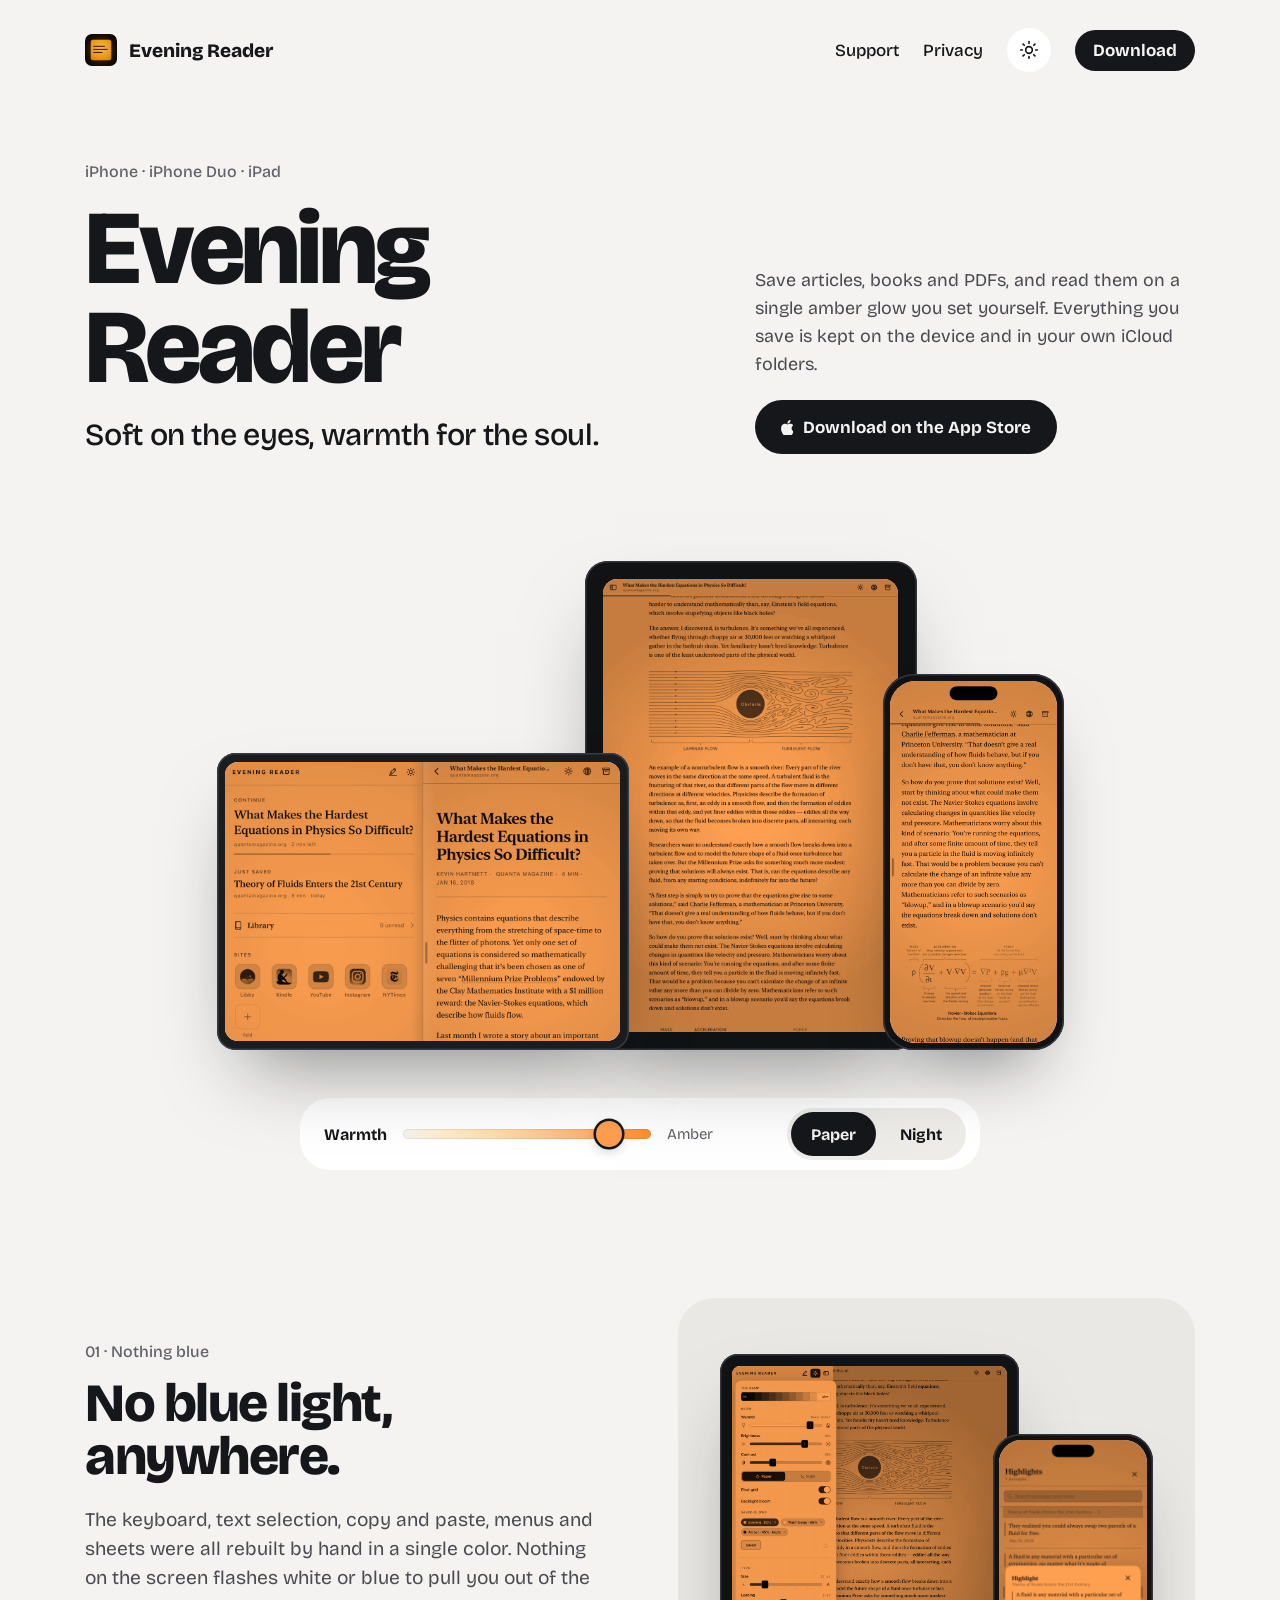
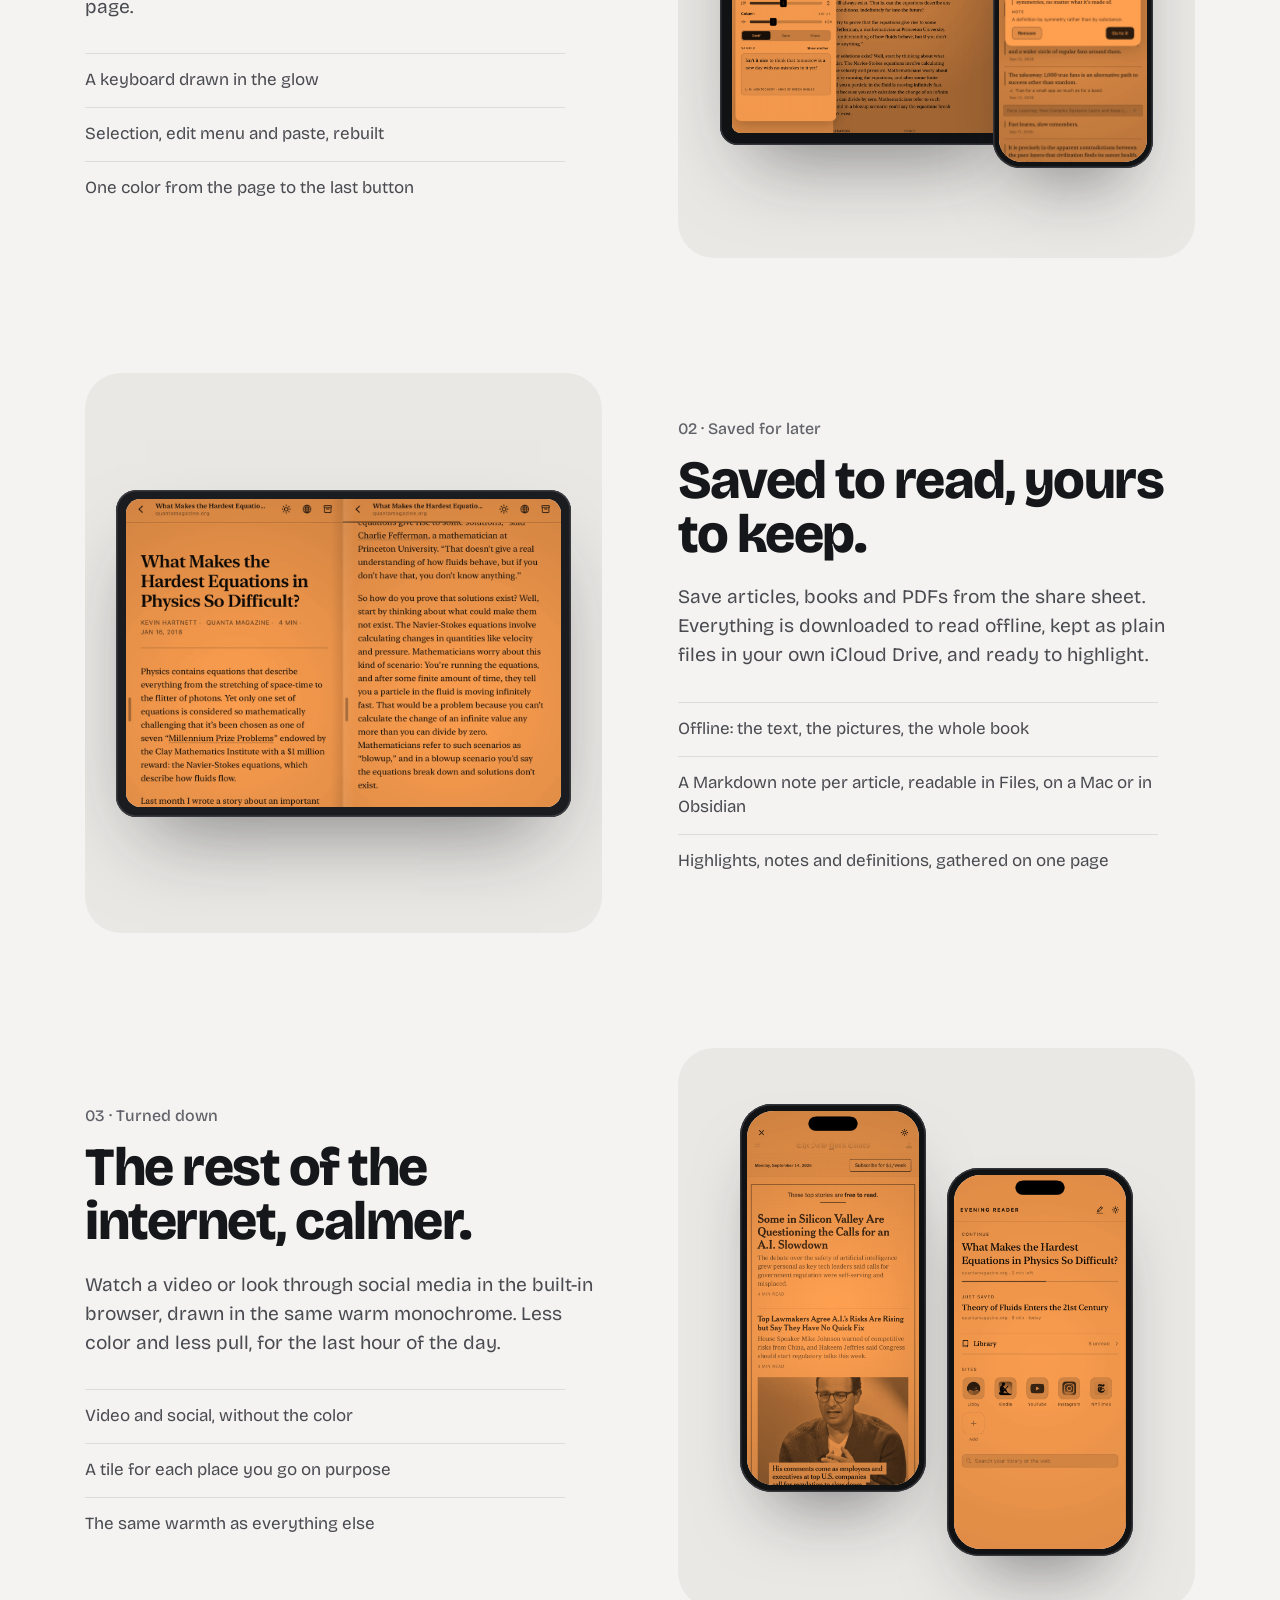
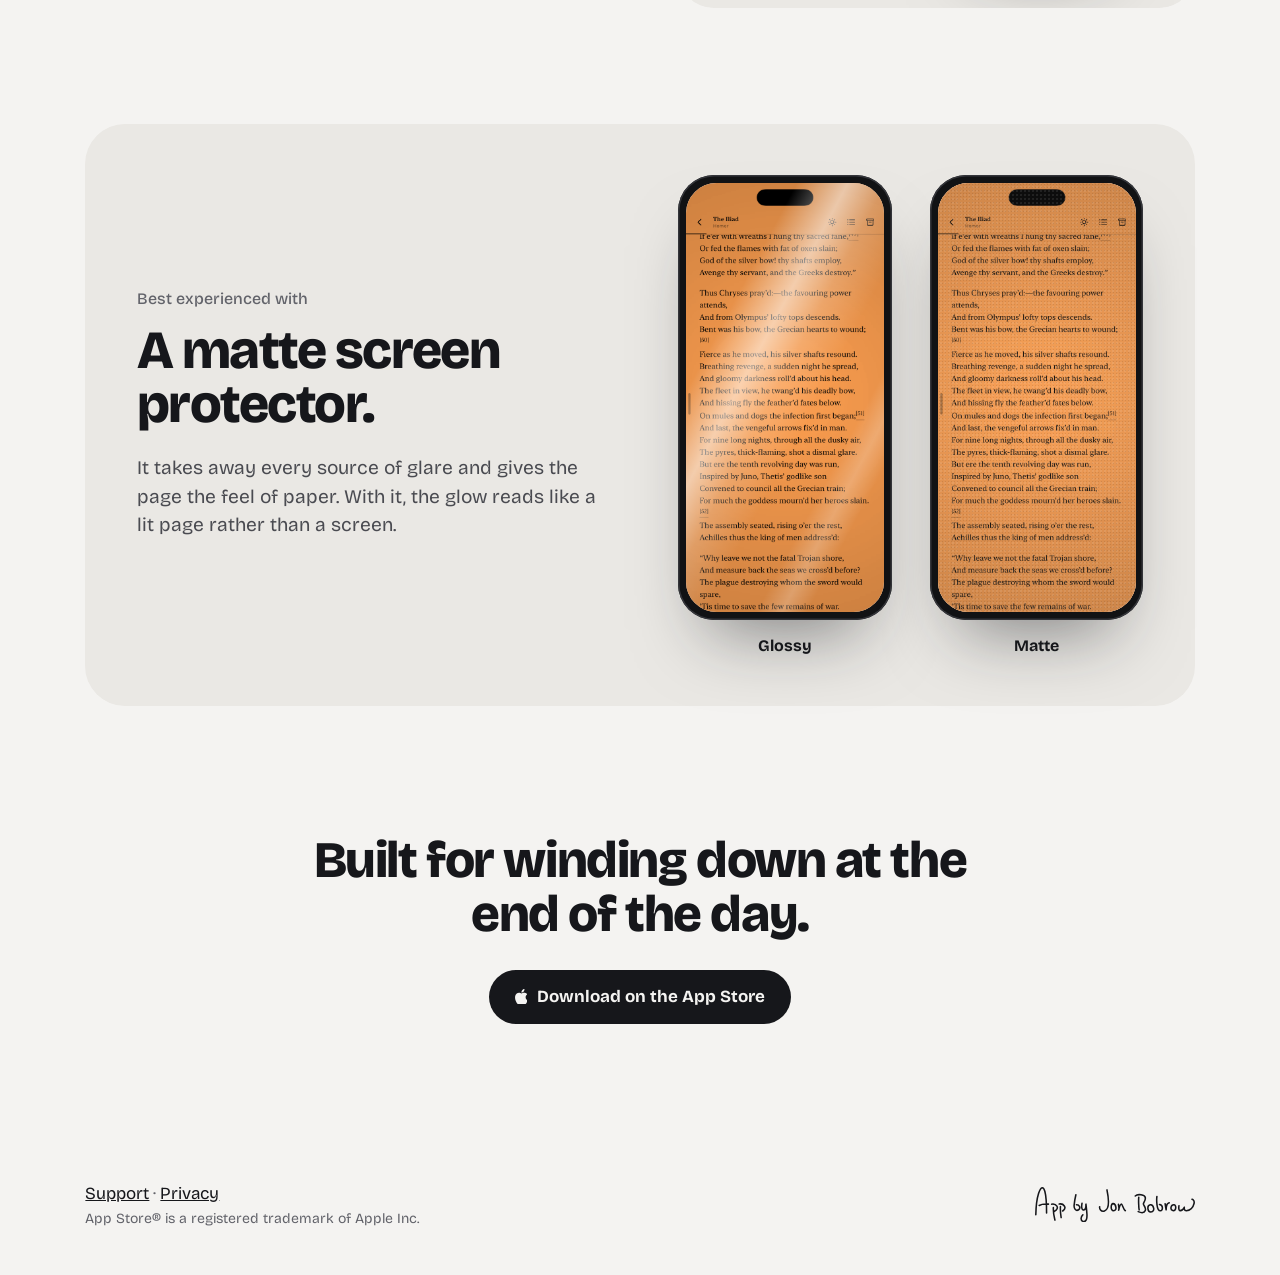
==== commit 15aab5e2: "Website: one call to action at the top, the App Store The page below is the tour; a reader only has " ====
--- a/docs/index.html
+++ b/docs/index.html
@@ -44,7 +44,6 @@
                 <p class="lede">Save articles, books and PDFs, and read them on a single amber glow you set yourself. Everything you save is kept on the device and in your own iCloud folders.</p>
                 <div class="actions">
                     <a class="btn btn-primary" href="https://apps.apple.com/us/app/evening-reader/id6806076273"><svg viewBox="3.86 2 16.22 20" fill="currentColor" aria-hidden="true"><path d="M18.71 19.5c-.83 1.24-1.71 2.45-3.05 2.47-1.34.03-1.77-.79-3.29-.79-1.53 0-2 .77-3.27.82-1.31.05-2.3-1.32-3.14-2.53C4.25 17 2.94 12.45 4.7 9.39c.87-1.52 2.43-2.48 4.12-2.51 1.28-.02 2.5.87 3.29.87.78 0 2.26-1.07 3.8-.91.65.03 2.47.26 3.64 1.98-.09.06-2.17 1.28-2.15 3.81.03 3.02 2.65 4.03 2.68 4.04-.03.07-.42 1.44-1.38 2.83M13 3.5c.73-.83 1.94-1.46 2.94-1.5.13 1.17-.34 2.35-1.04 3.19-.69.85-1.83 1.51-2.95 1.42-.15-1.15.41-2.35 1.05-3.11z"/></svg>Download on the App Store</a>
-                    <a class="btn btn-ghost" href="#features">See what's inside</a>
                 </div>
             </div>
         </section>
